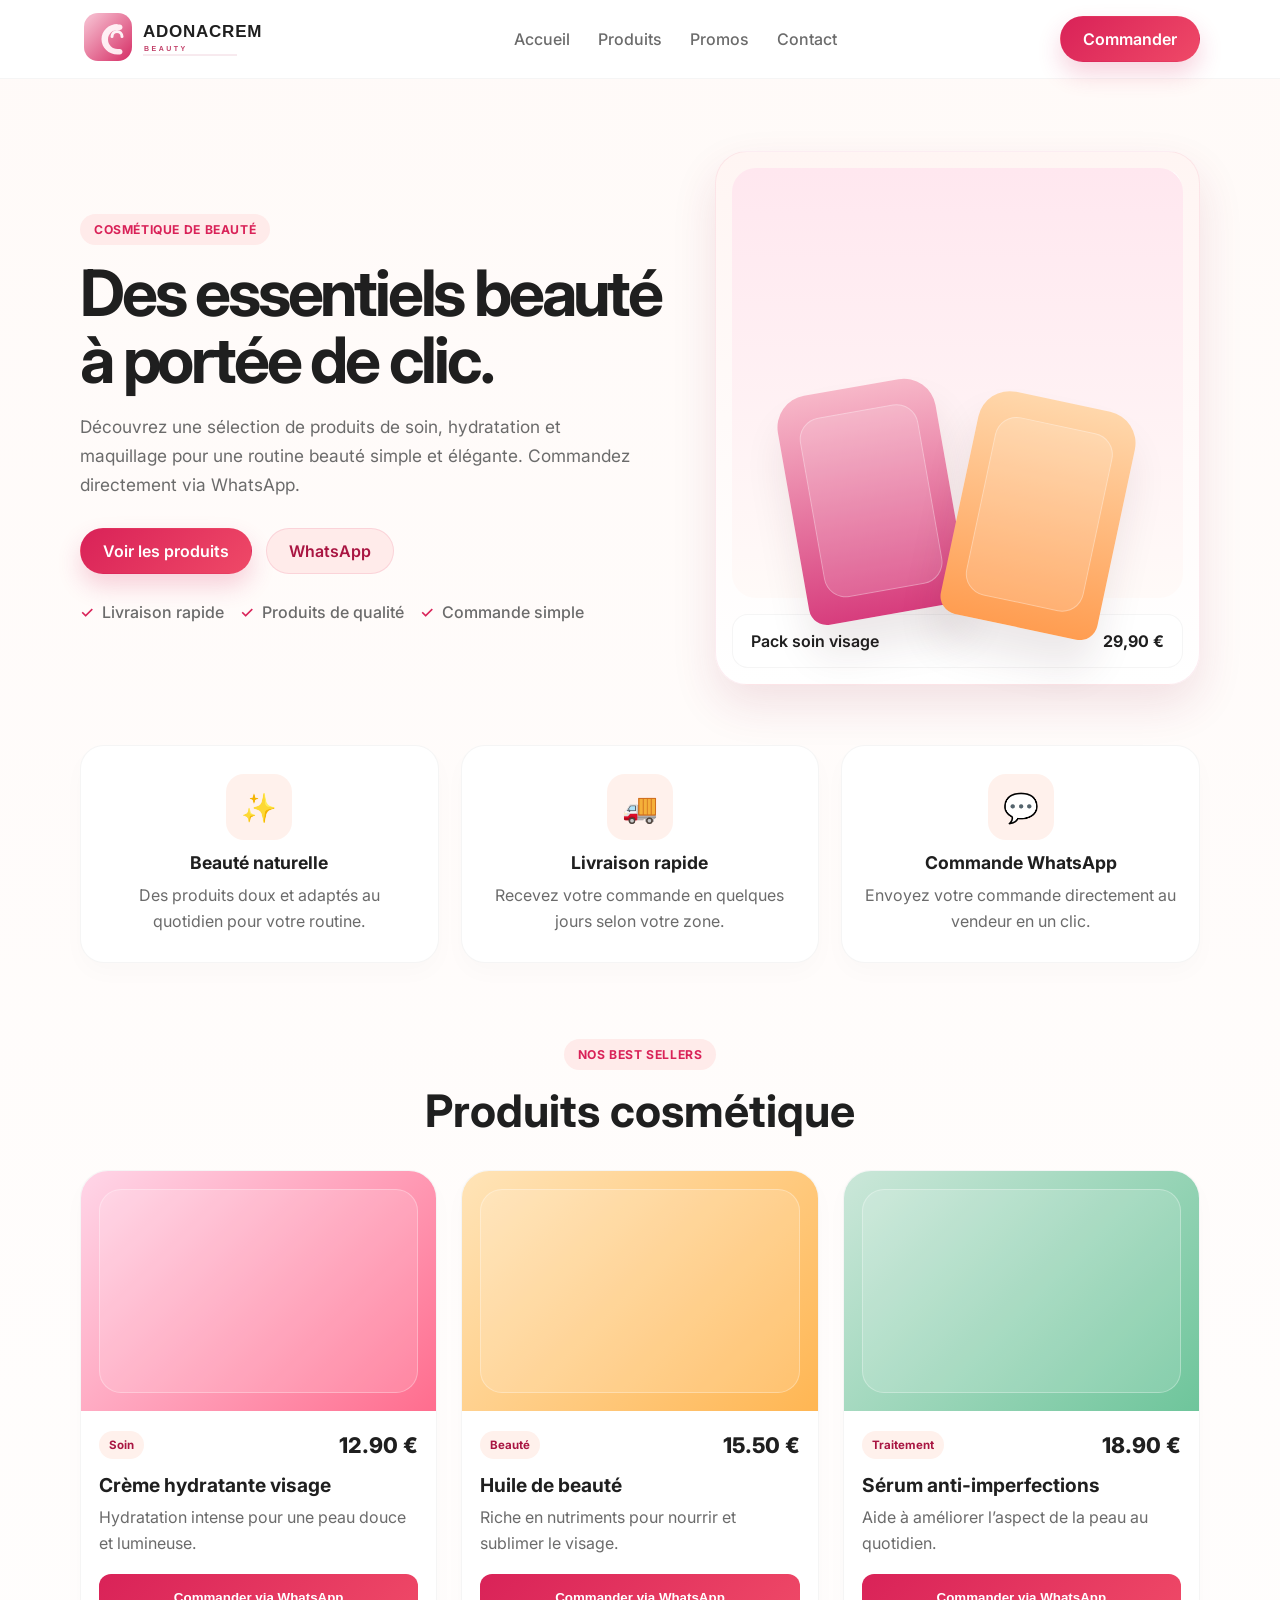
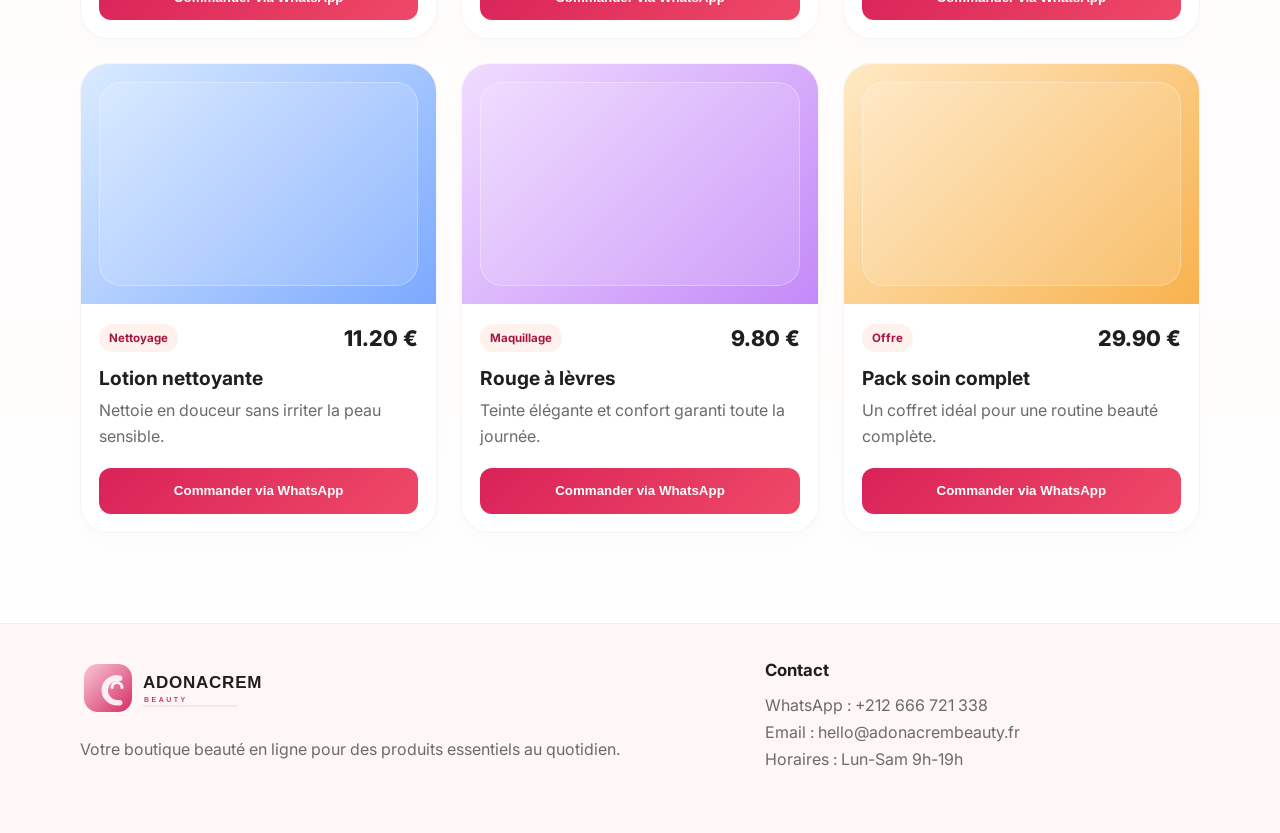
==== index.html @ a1107101 "Initial commit via Netlify [skip ci]" ====
<!DOCTYPE html>
<html lang="fr">
  <head>
    <meta charset="UTF-8" />
    <meta name="viewport" content="width=device-width, initial-scale=1.0" />
    <title>Adonacrem Beauty | Cosmétique</title>
    <meta
      name="description"
      content="Boutique de cosmétique Adonacrem Beauty en ligne. Commandez vos produits par WhatsApp en quelques clics."
    />
    <link rel="preconnect" href="https://fonts.googleapis.com" />
    <link rel="preconnect" href="https://fonts.gstatic.com" crossorigin />
    <link
      href="https://fonts.googleapis.com/css2?family=Inter:wght@400;500;600;700;800&display=swap"
      rel="stylesheet"
    />
    <link rel="stylesheet" href="styles.css" />
  </head>
  <body>
    <header class="topbar">
      <div class="container nav">
        <div class="brand brand-logo-wrap">
          <img src="assets/logo-cremzin.svg" alt="Logo Adonacrem" class="brand-logo" />
        </div>
        <nav class="menu">
          <a href="#accueil">Accueil</a>
          <a href="#produits">Produits</a>
          <a href="#promos">Promos</a>
          <a href="#contact">Contact</a>
        </nav>
        <a class="btn btn-primary" href="#produits">Commander</a>
      </div>
    </header>

    <main id="accueil">
      <section class="hero">
        <div class="container hero-grid">
          <div class="hero-copy">
            <p class="eyebrow">Cosmétique de beauté</p>
            <h1>Des essentiels beauté à portée de clic.</h1>
            <p class="hero-text">
              Découvrez une sélection de produits de soin, hydratation et maquillage
              pour une routine beauté simple et élégante. Commandez directement via WhatsApp.
            </p>
            <div class="hero-actions">
              <a class="btn btn-primary" href="#produits">Voir les produits</a>
              <a class="btn btn-secondary" href="https://wa.me/212666721338?text=Bonjour%2C%20je%20souhaite%20une%20commande%20de%20produits%20beaut%C3%A9." target="_blank" rel="noreferrer">WhatsApp</a>
            </div>
            <ul class="hero-points">
              <li>Livraison rapide</li>
              <li>Produits de qualité</li>
              <li>Commande simple</li>
            </ul>
          </div>

          <div class="hero-card">
            <div class="badge">Nouveau</div>
            <div class="product-showcase">
              <div class="product-visual visual-one"></div>
              <div class="product-visual visual-two"></div>
            </div>
            <div class="mini-card">
              <span>Pack soin visage</span>
              <strong>29,90 €</strong>
            </div>
          </div>
        </div>
      </section>

      <section class="features" id="promos">
        <div class="container features-grid">
          <article>
            <span class="icon">✨</span>
            <h3>Beauté naturelle</h3>
            <p>Des produits doux et adaptés au quotidien pour votre routine.</p>
          </article>
          <article>
            <span class="icon">🚚</span>
            <h3>Livraison rapide</h3>
            <p>Recevez votre commande en quelques jours selon votre zone.</p>
          </article>
          <article>
            <span class="icon">💬</span>
            <h3>Commande WhatsApp</h3>
            <p>Envoyez votre commande directement au vendeur en un clic.</p>
          </article>
        </div>
      </section>

      <section class="products" id="produits">
        <div class="container section-head">
          <p class="eyebrow">Nos best sellers</p>
          <h2>Produits cosmétique</h2>
        </div>
        <div class="container product-grid" id="productGrid"></div>
      </section>
    </main>

    <footer class="footer" id="contact">
      <div class="container footer-grid">
        <div>
          <div class="brand footer-brand brand-logo-wrap">
            <img src="assets/logo-cremzin.svg" alt="Logo Adonacrem" class="brand-logo" />
          </div>
          <p>Votre boutique beauté en ligne pour des produits essentiels au quotidien.</p>
        </div>
        <div>
          <h4>Contact</h4>
          <ul>
            <li>WhatsApp : +212 666 721 338</li>
            <li>Email : hello@adonacrembeauty.fr</li>
            <li>Horaires : Lun-Sam 9h-19h</li>
          </ul>
        </div>
      </div>
    </footer>

    <script src="script.js"></script>
  </body>
</html>
---- styles.css ----
:root {
  --bg: #fffaf8;
  --bg-soft: #fff1ec;
  --card: #ffffff;
  --primary: #d92258;
  --primary-dark: #a91542;
  --secondary: #ffebea;
  --text: #1f1f1f;
  --muted: #6b6b6b;
  --line: #f1d5d1;
  --shadow: 0 20px 45px rgba(146, 30, 66, 0.12);
}

* {
  box-sizing: border-box;
}

html {
  scroll-behavior: smooth;
}

body {
  margin: 0;
  font-family: "Inter", sans-serif;
  background: linear-gradient(180deg, #fffaf8 0%, #fff 100%);
  color: var(--text);
}

a {
  text-decoration: none;
  color: inherit;
}

img {
  max-width: 100%;
  display: block;
}

.container {
  width: min(1120px, calc(100% - 32px));
  margin: 0 auto;
}

.topbar {
  position: sticky;
  top: 0;
  z-index: 20;
  background: rgba(255, 255, 255, 0.9);
  backdrop-filter: blur(10px);
  border-bottom: 1px solid rgba(0, 0, 0, 0.04);
}

.nav {
  display: flex;
  align-items: center;
  justify-content: space-between;
  min-height: 78px;
  gap: 16px;
}

.brand {
  display: flex;
  align-items: center;
  gap: 12px;
}

.brand-logo-wrap {
  display: flex;
  align-items: center;
}

.brand-logo {
  display: block;
  width: 210px;
  height: auto;
}

.brand-mark {
  display: flex;
  align-items: center;
  justify-content: center;
  width: 42px;
  height: 42px;
  border-radius: 12px;
  font-weight: 800;
  color: white;
  background: linear-gradient(135deg, #ff7aa8, #d92258);
  box-shadow: var(--shadow);
}

.brand strong,
.brand small {
  display: block;
}

.brand small {
  color: var(--muted);
}

.menu {
  display: flex;
  align-items: center;
  gap: 28px;
  color: var(--muted);
  font-weight: 500;
}

.menu a:hover {
  color: var(--text);
}

.btn {
  display: inline-flex;
  align-items: center;
  justify-content: center;
  min-height: 46px;
  padding: 0 22px;
  border-radius: 999px;
  border: 1px solid transparent;
  font-weight: 600;
  transition: 0.2s ease;
}

.btn:hover {
  transform: translateY(-1px);
}

.btn-primary {
  background: linear-gradient(135deg, var(--primary), #ef4967);
  color: white;
  box-shadow: 0 12px 25px rgba(217, 34, 88, 0.2);
}

.btn-secondary {
  background: var(--secondary);
  color: var(--primary-dark);
  border-color: rgba(217, 34, 88, 0.12);
}

.hero {
  padding: 72px 0 42px;
}

.hero-grid {
  display: grid;
  grid-template-columns: 1.1fr 0.9fr;
  align-items: center;
  gap: 42px;
}

.eyebrow {
  display: inline-block;
  margin: 0 0 14px;
  color: var(--primary);
  background: var(--secondary);
  border-radius: 999px;
  padding: 8px 14px;
  font-weight: 700;
  font-size: 0.76rem;
  letter-spacing: 0.05em;
  text-transform: uppercase;
}

.hero h1 {
  margin: 0;
  font-size: clamp(2.5rem, 5vw, 4.2rem);
  line-height: 1.05;
  letter-spacing: -0.05em;
}

.hero-text {
  color: var(--muted);
  font-size: 1.08rem;
  line-height: 1.7;
  margin: 18px 0 28px;
  max-width: 560px;
}

.hero-actions {
  display: flex;
  align-items: center;
  flex-wrap: wrap;
  gap: 14px;
}

.hero-points {
  list-style: none;
  display: flex;
  flex-wrap: wrap;
  gap: 16px;
  padding: 0;
  margin: 28px 0 0;
  color: var(--muted);
  font-weight: 500;
}

.hero-points li::before {
  content: "✓";
  color: var(--primary);
  margin-right: 8px;
}

.hero-card {
  position: relative;
  padding: 16px;
  background: linear-gradient(180deg, #fff5f3 0%, #ffffff 100%);
  border: 1px solid rgba(217, 34, 88, 0.08);
  border-radius: 32px;
  box-shadow: var(--shadow);
}

.badge {
  position: absolute;
  top: 18px;
  right: 18px;
  background: #fff;
  color: var(--primary);
  border-radius: 999px;
  padding: 8px 12px;
  font-size: 0.75rem;
  font-weight: 700;
}

.product-showcase {
  position: relative;
  min-height: 430px;
  display: flex;
  align-items: end;
  justify-content: center;
  gap: 18px;
  padding-top: 60px;
  background: linear-gradient(180deg, #ffe7ef 0%, #fffaf8 100%);
  border-radius: 24px;
}

.product-visual {
  width: 160px;
  height: 230px;
  border-radius: 32px 32px 18px 18px;
  position: relative;
  box-shadow: 0 30px 40px rgba(68, 31, 44, 0.1);
}

.product-visual::before {
  content: "";
  position: absolute;
  inset: 24px 20px 24px 20px;
  border-radius: 22px;
  background: rgba(255, 255, 255, 0.15);
  border: 1px solid rgba(255, 255, 255, 0.3);
}

.visual-one {
  background: linear-gradient(180deg, #f7b7c8 0%, #d73d7d 100%);
  transform: rotate(-10deg) translateY(18px);
}

.visual-two {
  background: linear-gradient(180deg, #ffd7ab 0%, #ff9d51 100%);
  transform: rotate(12deg) translateY(32px);
}

.mini-card {
  display: flex;
  justify-content: space-between;
  align-items: center;
  margin-top: 16px;
  background: white;
  border: 1px solid rgba(0, 0, 0, 0.04);
  border-radius: 16px;
  padding: 16px 18px;
  font-weight: 600;
}

.features {
  padding: 18px 0 0;
}

.features-grid {
  display: grid;
  grid-template-columns: repeat(3, minmax(0, 1fr));
  gap: 22px;
}

.features article {
  padding: 28px 22px;
  background: white;
  border: 1px solid rgba(0, 0, 0, 0.04);
  border-radius: 24px;
  text-align: center;
  box-shadow: 0 10px 25px rgba(0, 0, 0, 0.02);
}

.features .icon {
  display: inline-flex;
  width: 66px;
  height: 66px;
  align-items: center;
  justify-content: center;
  border-radius: 18px;
  background: var(--bg-soft);
  font-size: 1.8rem;
  margin-bottom: 12px;
}

.features h3 {
  margin: 0 0 10px;
  font-size: 1.1rem;
}

.features p {
  margin: 0;
  color: var(--muted);
  line-height: 1.6;
}

.products {
  padding: 76px 0 90px;
}

.section-head {
  display: flex;
  flex-direction: column;
  align-items: center;
  text-align: center;
  margin-bottom: 32px;
}

.section-head h2 {
  margin: 0;
  font-size: clamp(2rem, 4vw, 2.8rem);
}

.product-grid {
  display: grid;
  grid-template-columns: repeat(3, minmax(0, 1fr));
  gap: 24px;
}

.product-card {
  background: var(--card);
  border: 1px solid rgba(0, 0, 0, 0.04);
  border-radius: 28px;
  overflow: hidden;
  box-shadow: 0 10px 25px rgba(0, 0, 0, 0.02);
}

.product-image {
  height: 240px;
  position: relative;
  overflow: hidden;
}

.product-image::after {
  content: "";
  position: absolute;
  inset: 18px;
  border-radius: 22px;
  background: rgba(255, 255, 255, 0.14);
  border: 1px solid rgba(255, 255, 255, 0.3);
}

.product-card:nth-child(1) .product-image { background: linear-gradient(135deg, #ffd6e8, #ff6d8e); }
.product-card:nth-child(2) .product-image { background: linear-gradient(135deg, #ffe4b8, #ffb653); }
.product-card:nth-child(3) .product-image { background: linear-gradient(135deg, #cbe7d9, #6ec59b); }
.product-card:nth-child(4) .product-image { background: linear-gradient(135deg, #d9ebff, #7ca9ff); }
.product-card:nth-child(5) .product-image { background: linear-gradient(135deg, #f0dcff, #c38af8); }
.product-card:nth-child(6) .product-image { background: linear-gradient(135deg, #ffe9c4, #f8b24e); }

.product-info {
  padding: 20px 18px 18px;
}

.product-meta {
  display: flex;
  justify-content: space-between;
  align-items: center;
  gap: 12px;
}

.tag {
  background: var(--bg-soft);
  color: var(--primary-dark);
  border-radius: 999px;
  padding: 7px 10px;
  font-size: 0.72rem;
  font-weight: 700;
}

.price {
  font-size: 1.35rem;
  font-weight: 800;
}

.product-info h3 {
  margin: 14px 0 8px;
  font-size: 1.2rem;
}

.product-info p {
  margin: 0 0 18px;
  color: var(--muted);
  line-height: 1.6;
}

.product-actions {
  display: flex;
  align-items: center;
  justify-content: space-between;
  gap: 12px;
}

.order-btn {
  appearance: none;
  border: 0;
  width: 100%;
  background: linear-gradient(135deg, var(--primary), #ef4967);
  color: white;
  font-weight: 700;
  min-height: 46px;
  border-radius: 12px;
  cursor: pointer;
  transition: transform 0.2s ease;
}

.order-btn:hover {
  transform: translateY(-1px);
}

.footer {
  background: #fff7f5;
  border-top: 1px solid rgba(0, 0, 0, 0.04);
  padding: 36px 0 54px;
}

.footer-grid {
  display: grid;
  grid-template-columns: 1.2fr 0.8fr;
  gap: 32px;
  align-items: start;
}

.footer-brand {
  margin-bottom: 14px;
}

.footer p,
.footer li {
  color: var(--muted);
  line-height: 1.7;
}

.footer h4 {
  margin: 0 0 12px;
  font-size: 1.05rem;
}

.footer ul {
  list-style: none;
  margin: 0;
  padding: 0;
}

@media (max-width: 900px) {
  .hero-grid,
  .product-grid,
  .features-grid,
  .footer-grid {
    grid-template-columns: 1fr;
  }

  .menu {
    display: none;
  }
}

@media (max-width: 560px) {
  .hero {
    padding-top: 52px;
  }

  .hero-actions {
    flex-direction: column;
    align-items: stretch;
  }

  .btn {
    width: 100%;
  }
}
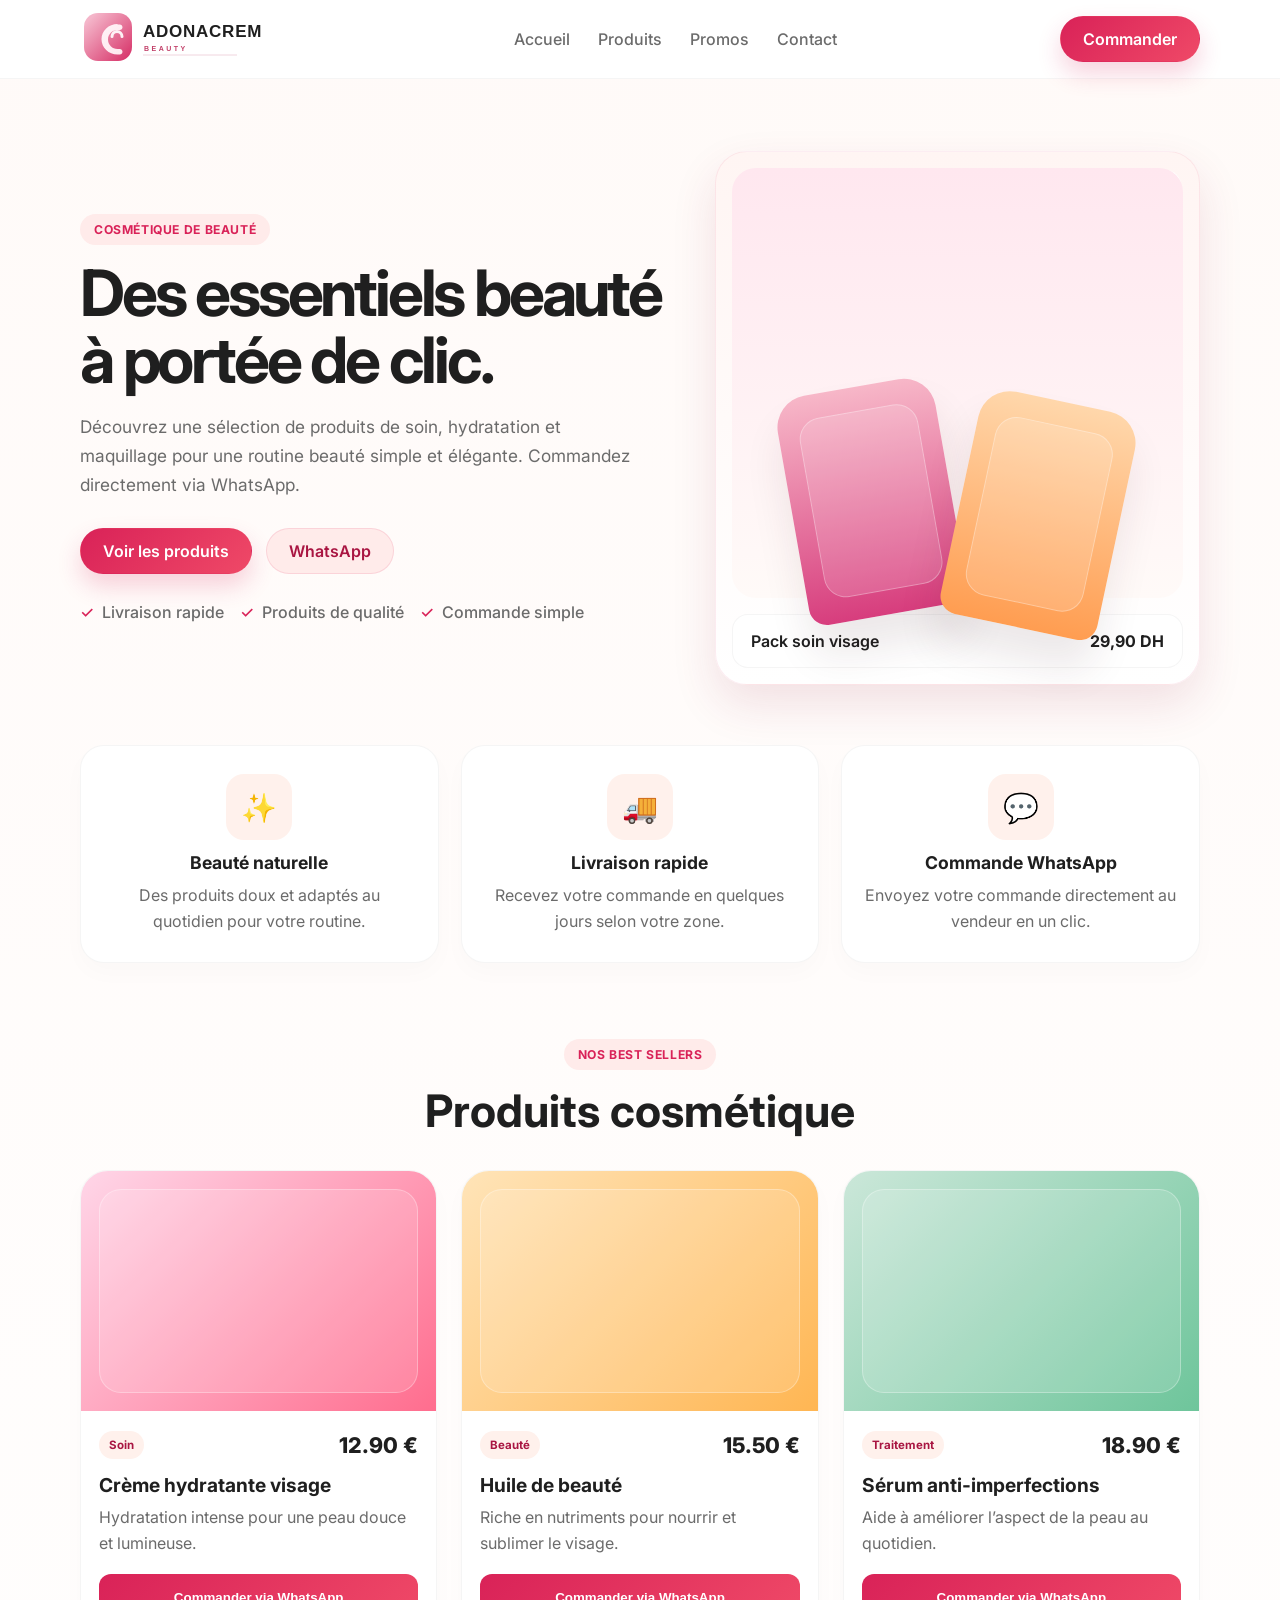
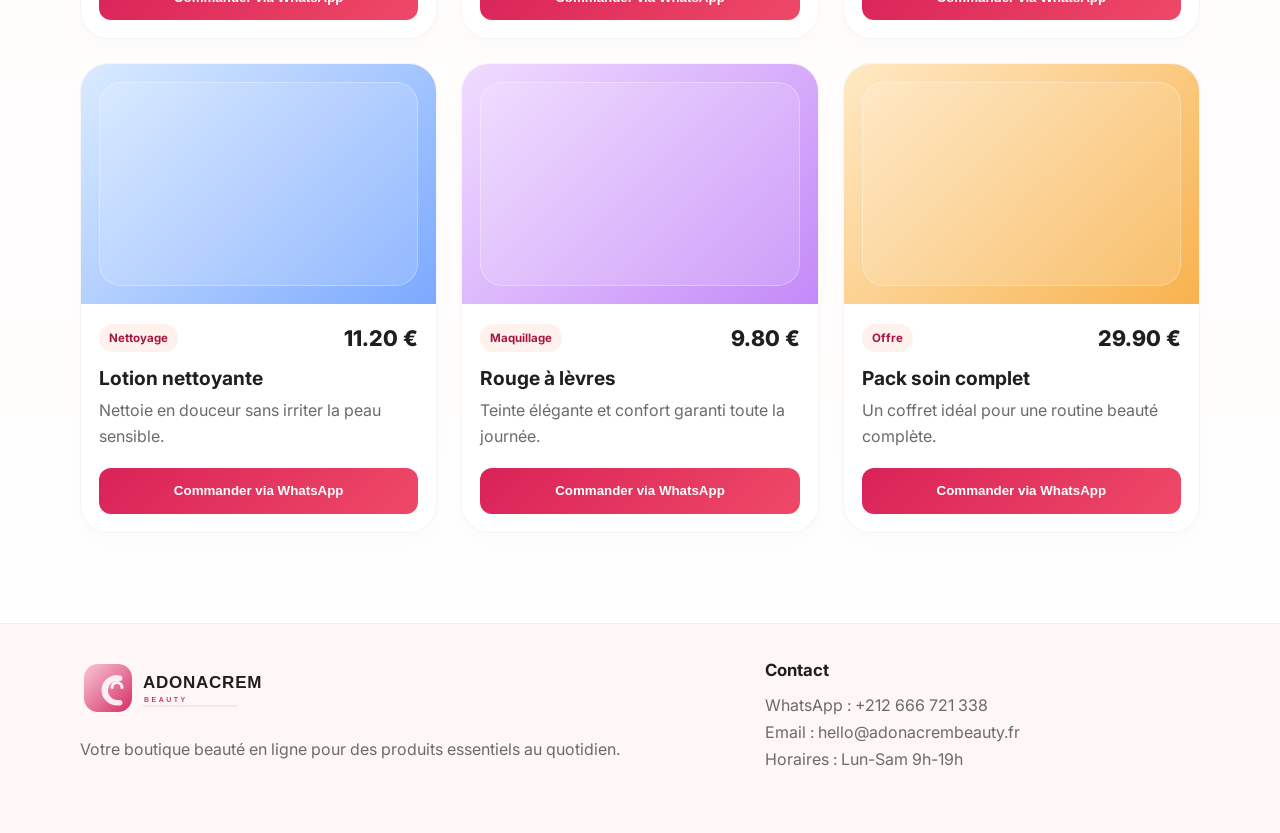
==== commit 979fc3c4: "Update storefront prices from euro to DH" ====
--- a/index.html
+++ b/index.html
@@ -61,7 +61,7 @@
             </div>
             <div class="mini-card">
               <span>Pack soin visage</span>
-              <strong>29,90 €</strong>
+              <strong>29,90 DH</strong>
             </div>
           </div>
         </div>
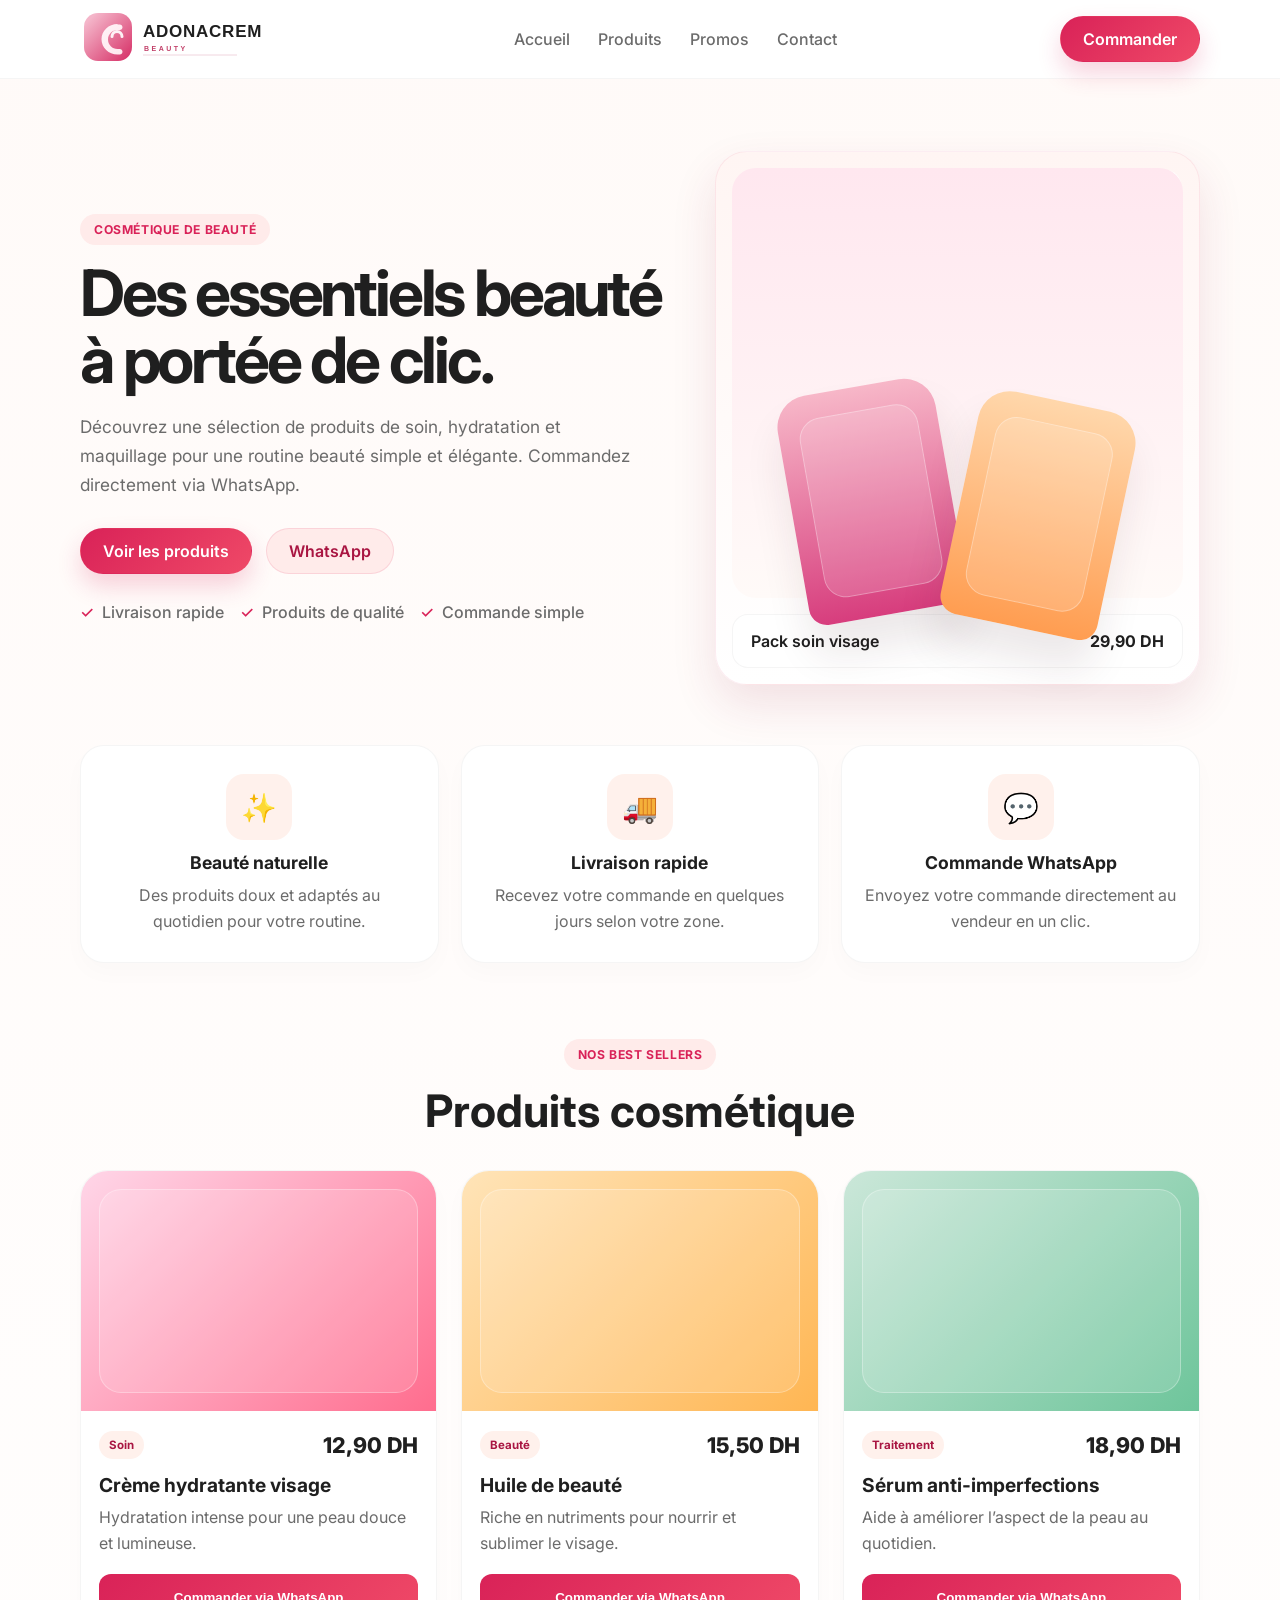
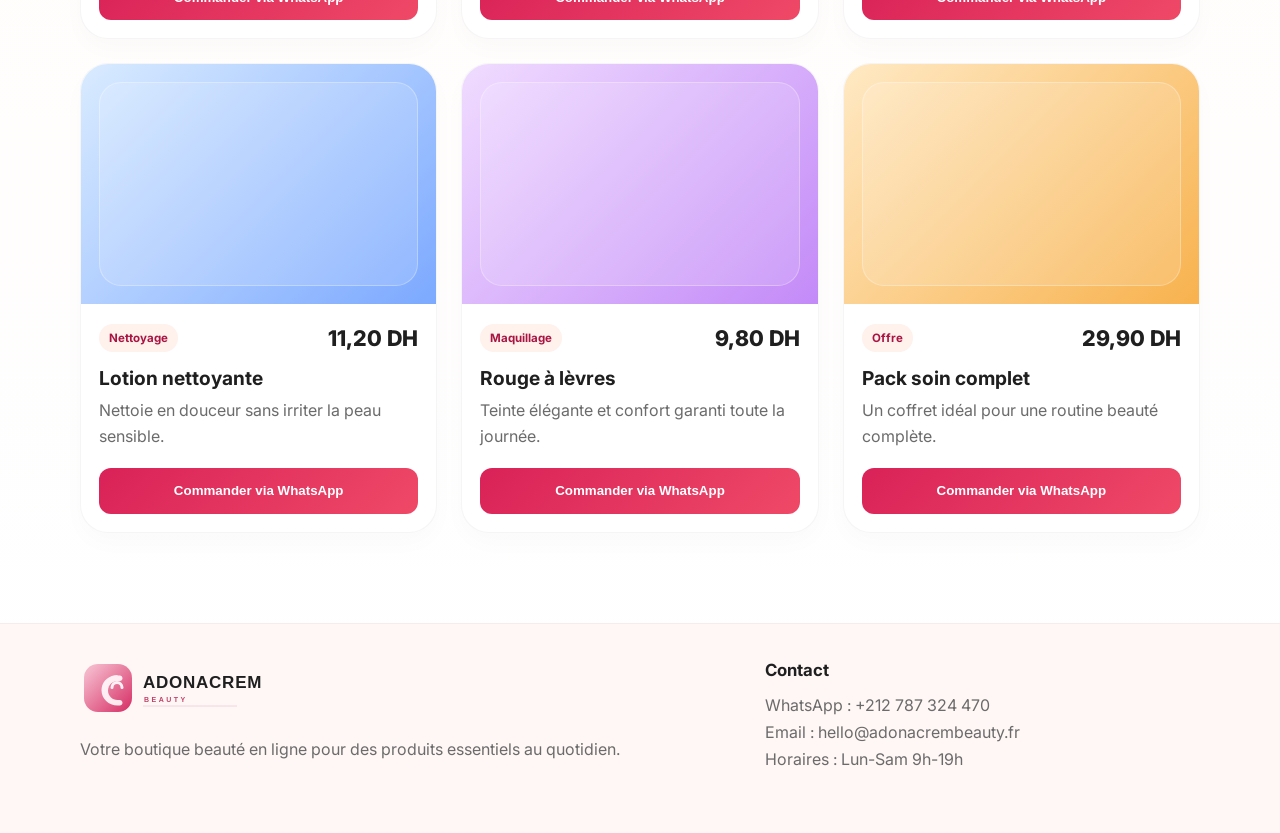
==== commit 4a64cbee: "Update all static WhatsApp number references and contact info to +212 787 324 470" ====
--- a/index.html
+++ b/index.html
@@ -44,7 +44,7 @@
             </p>
             <div class="hero-actions">
               <a class="btn btn-primary" href="#produits">Voir les produits</a>
-              <a class="btn btn-secondary" href="https://wa.me/212666721338?text=Bonjour%2C%20je%20souhaite%20une%20commande%20de%20produits%20beaut%C3%A9." target="_blank" rel="noreferrer">WhatsApp</a>
+              <a class="btn btn-secondary" href="https://wa.me/212787324470?text=Bonjour%2C%20je%20souhaite%20une%20commande%20de%20produits%20beaut%C3%A9." target="_blank" rel="noreferrer">WhatsApp</a>
             </div>
             <ul class="hero-points">
               <li>Livraison rapide</li>
@@ -107,7 +107,7 @@
         <div>
           <h4>Contact</h4>
           <ul>
-            <li>WhatsApp : +212 666 721 338</li>
+            <li>WhatsApp : +212 787 324 470</li>
             <li>Email : hello@adonacrembeauty.fr</li>
             <li>Horaires : Lun-Sam 9h-19h</li>
           </ul>
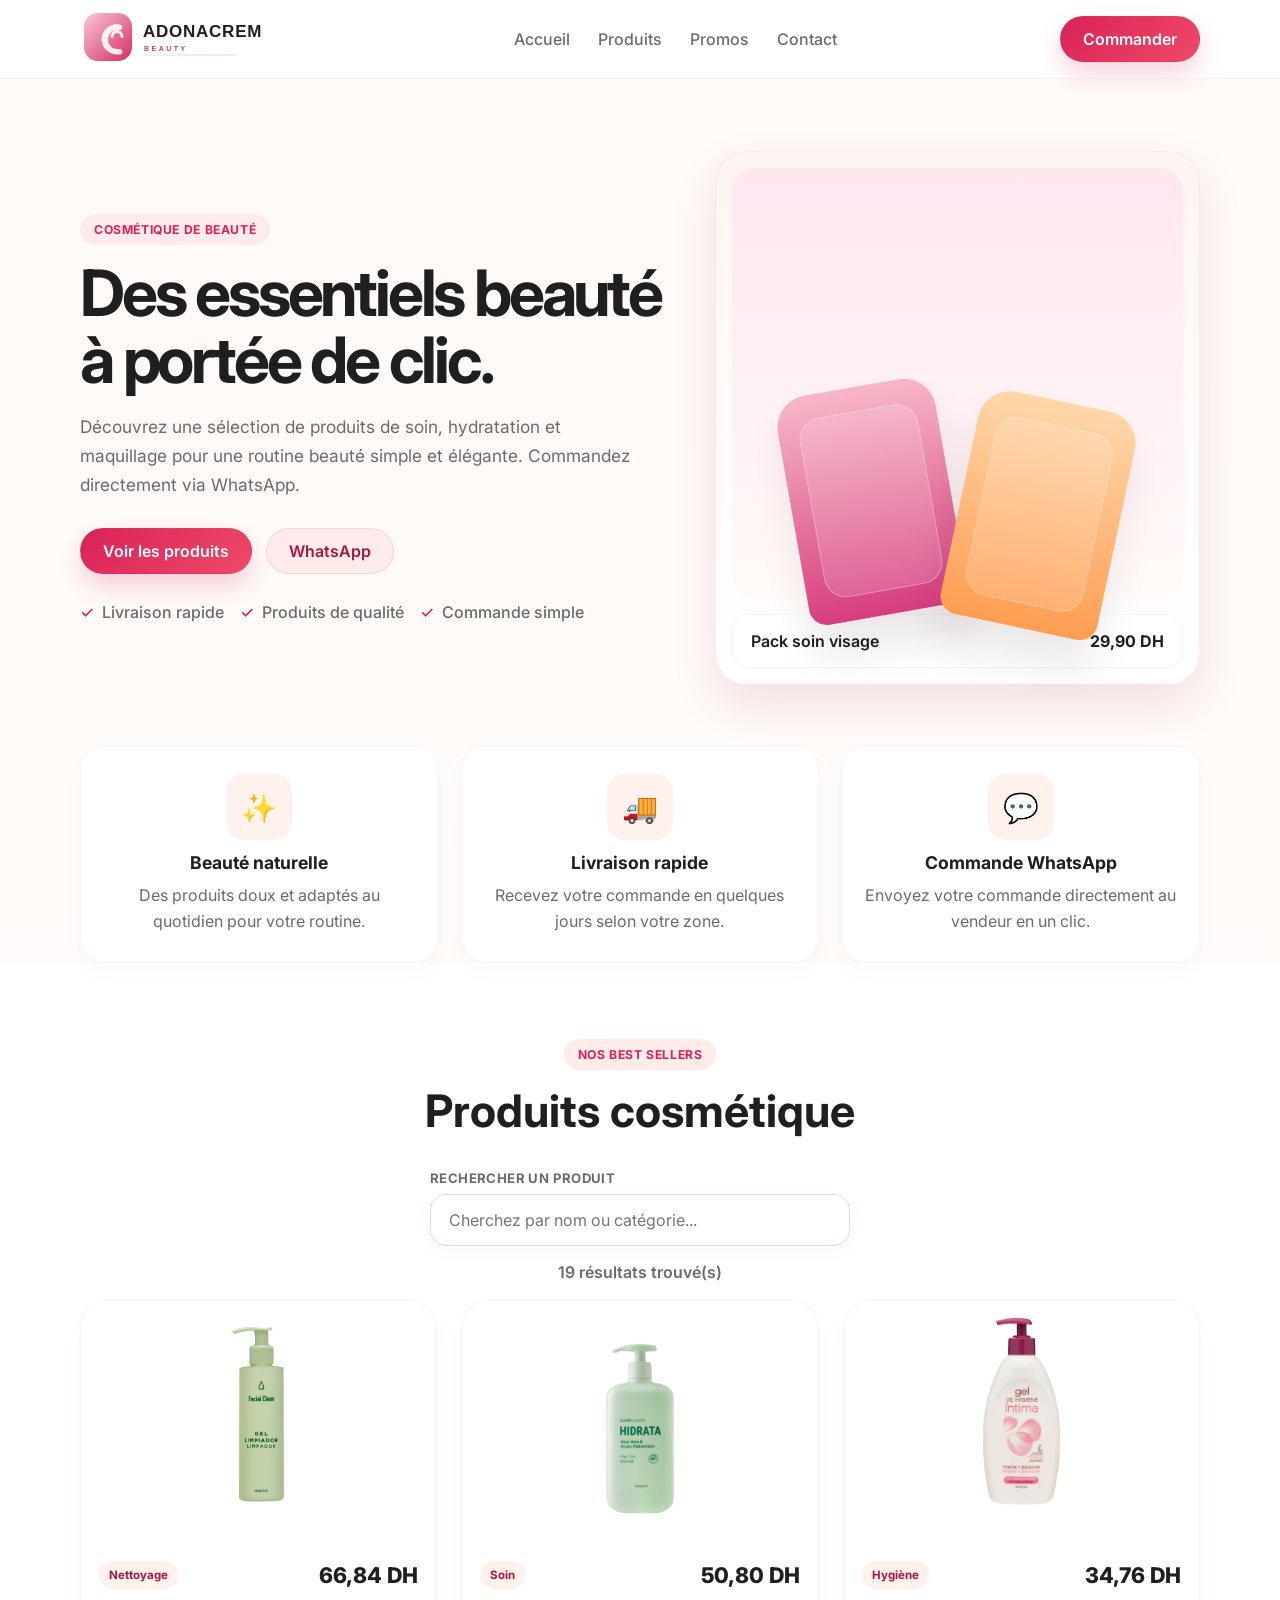
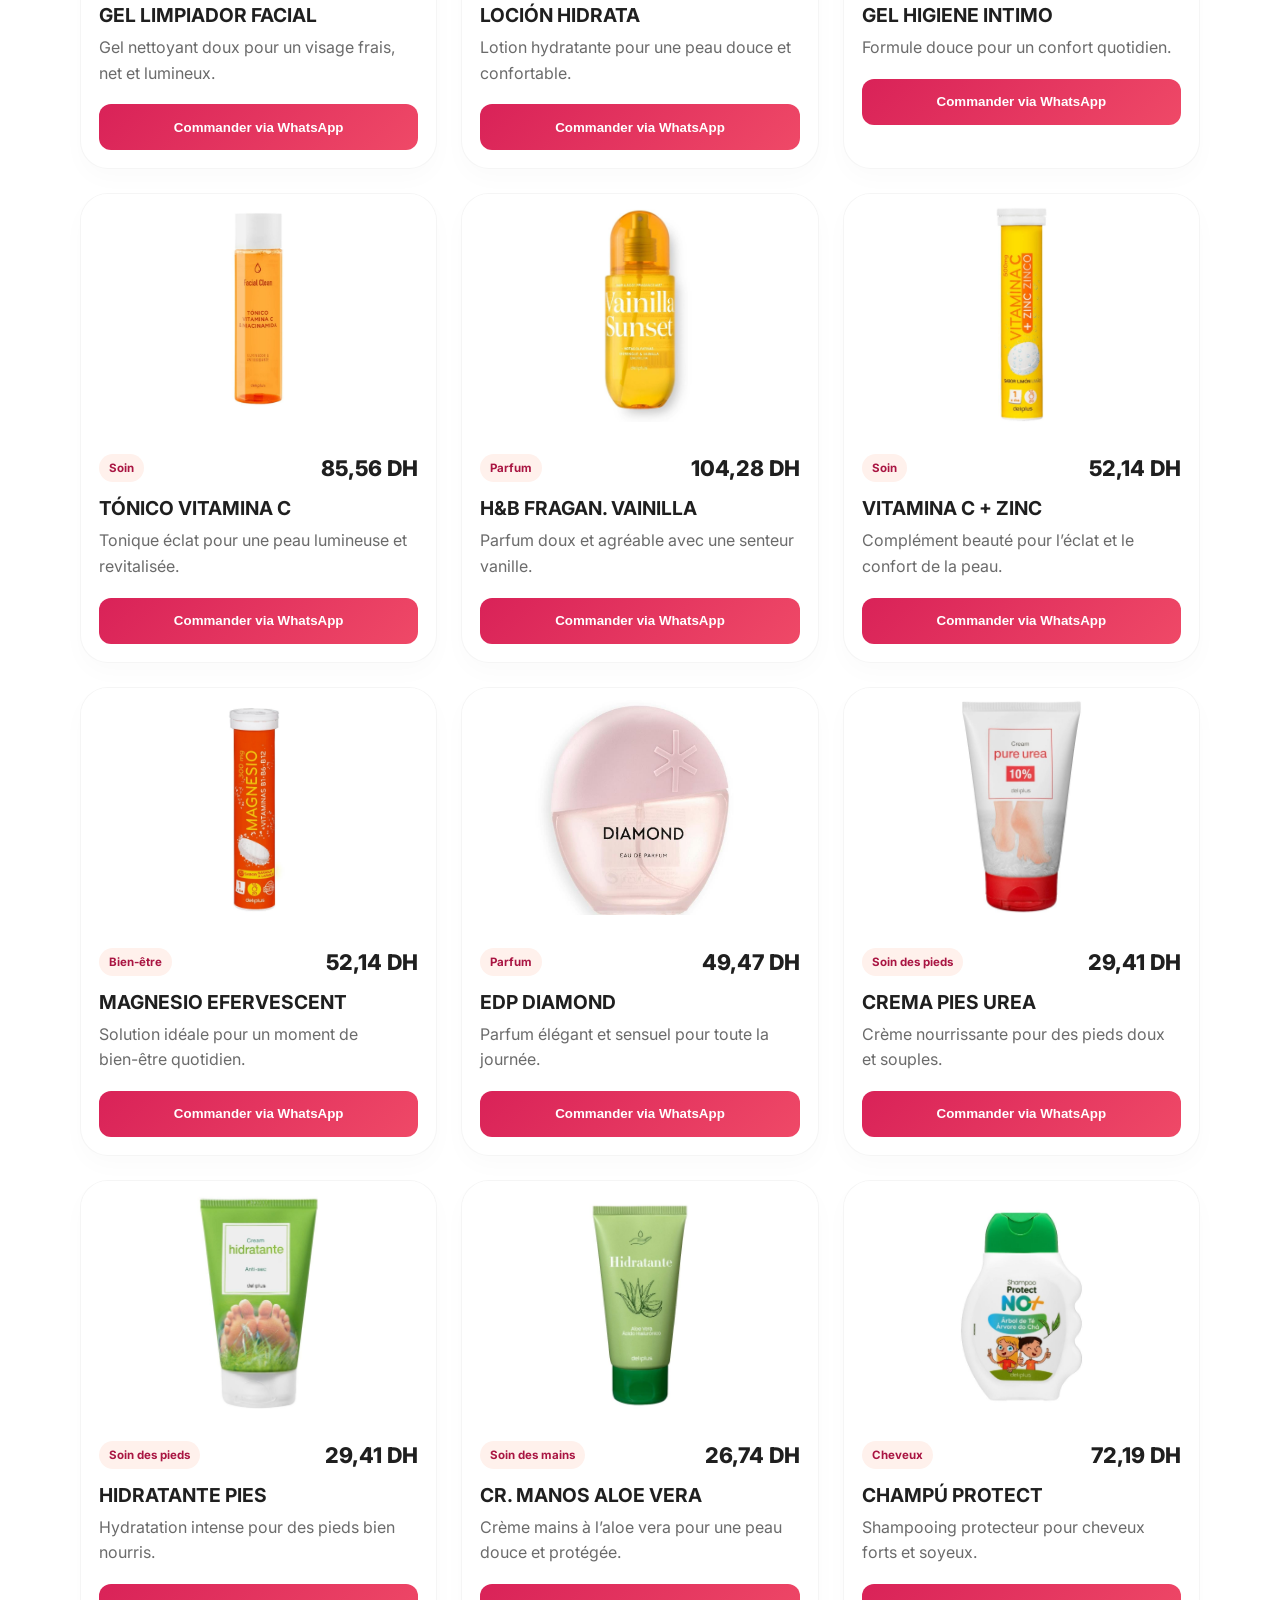
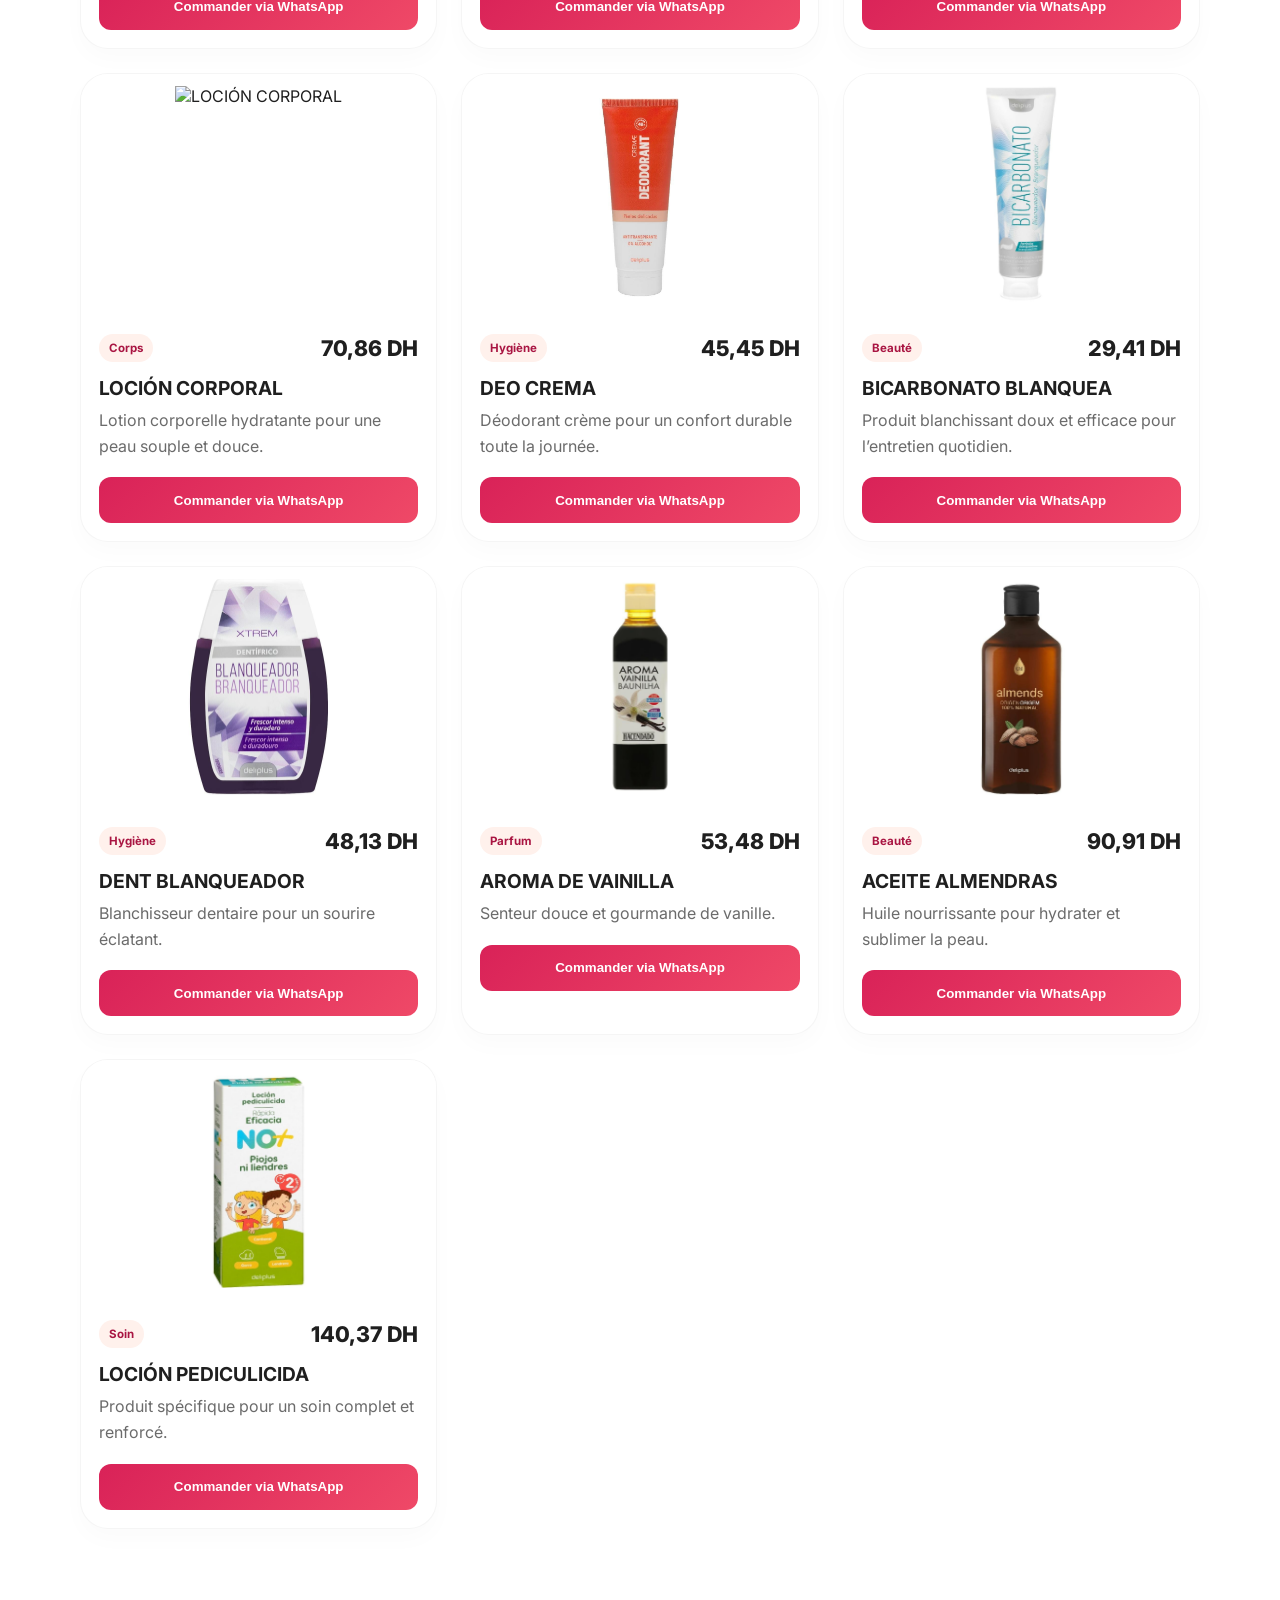
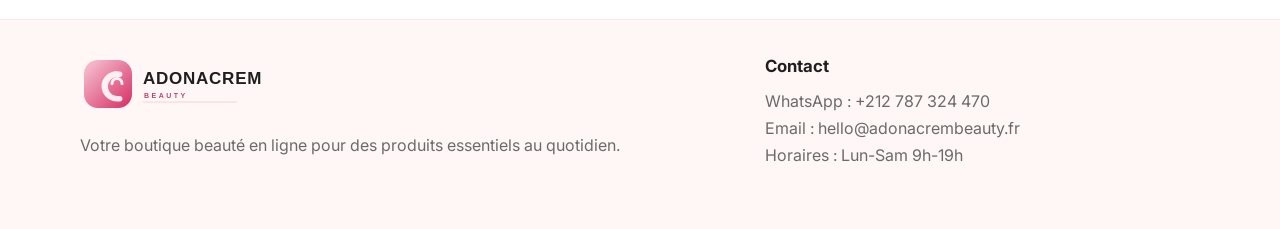
==== commit 0747248c: "Add product search" ====
--- a/index.html
+++ b/index.html
@@ -92,6 +92,20 @@
           <p class="eyebrow">Nos best sellers</p>
           <h2>Produits cosmétique</h2>
         </div>
+        <div class="container product-toolbar">
+          <label class="search-field" for="productSearch">
+            <span class="search-label">Rechercher un produit</span>
+            <input
+              id="productSearch"
+              type="search"
+              placeholder="Cherchez par nom ou catégorie..."
+              aria-label="Rechercher un produit"
+            />
+          </label>
+        </div>
+        <div class="container product-results">
+          <p id="productResultsCount" aria-live="polite"></p>
+        </div>
         <div class="container product-grid" id="productGrid"></div>
       </section>
     </main>
--- a/styles.css
+++ b/styles.css
@@ -316,6 +316,7 @@
 
 .products {
   padding: 76px 0 90px;
+  background: #ffffff;
 }
 
 .section-head {
@@ -329,6 +330,54 @@
 .section-head h2 {
   margin: 0;
   font-size: clamp(2rem, 4vw, 2.8rem);
+}
+
+.product-toolbar {
+  margin-bottom: 16px;
+}
+
+.search-field {
+  display: flex;
+  flex-direction: column;
+  gap: 8px;
+  max-width: 420px;
+  margin: 0 auto;
+}
+
+.search-label {
+  font-size: 0.82rem;
+  font-weight: 700;
+  color: var(--muted);
+  letter-spacing: 0.03em;
+  text-transform: uppercase;
+}
+
+.search-field input {
+  width: 100%;
+  min-height: 52px;
+  padding: 0 18px;
+  border-radius: 16px;
+  border: 1px solid rgba(217, 34, 88, 0.2);
+  background: #fff;
+  box-shadow: 0 8px 18px rgba(0, 0, 0, 0.02);
+  font: inherit;
+  color: var(--text);
+}
+
+.search-field input:focus {
+  outline: 2px solid rgba(217, 34, 88, 0.2);
+  border-color: var(--primary);
+}
+
+.product-results {
+  margin-bottom: 18px;
+}
+
+.product-results p {
+  margin: 0;
+  text-align: center;
+  color: var(--muted);
+  font-weight: 600;
 }
 
 .product-grid {
@@ -337,8 +386,19 @@
   gap: 24px;
 }
 
+.product-empty {
+  grid-column: 1 / -1;
+  padding: 40px 24px;
+  border: 1px dashed rgba(217, 34, 88, 0.25);
+  border-radius: 22px;
+  background: #fff8f8;
+  text-align: center;
+  color: var(--muted);
+  font-weight: 600;
+}
+
 .product-card {
-  background: var(--card);
+  background: #ffffff;
   border: 1px solid rgba(0, 0, 0, 0.04);
   border-radius: 28px;
   overflow: hidden;
@@ -346,9 +406,27 @@
 }
 
 .product-image {
+  position: relative;
   height: 240px;
+  display: flex;
+  align-items: center;
+  justify-content: center;
+  overflow: hidden;
+  padding: 12px;
+  background: #ffffff;
+}
+
+.product-image img {
   position: relative;
-  overflow: hidden;
+  z-index: 1;
+  display: block;
+  width: auto;
+  max-width: 100%;
+  height: 100%;
+  max-height: 100%;
+  object-fit: contain;
+  object-position: center;
+  margin: 0 auto;
 }
 
 .product-image::after {
@@ -356,16 +434,17 @@
   position: absolute;
   inset: 18px;
   border-radius: 22px;
-  background: rgba(255, 255, 255, 0.14);
-  border: 1px solid rgba(255, 255, 255, 0.3);
-}
-
-.product-card:nth-child(1) .product-image { background: linear-gradient(135deg, #ffd6e8, #ff6d8e); }
-.product-card:nth-child(2) .product-image { background: linear-gradient(135deg, #ffe4b8, #ffb653); }
-.product-card:nth-child(3) .product-image { background: linear-gradient(135deg, #cbe7d9, #6ec59b); }
-.product-card:nth-child(4) .product-image { background: linear-gradient(135deg, #d9ebff, #7ca9ff); }
-.product-card:nth-child(5) .product-image { background: linear-gradient(135deg, #f0dcff, #c38af8); }
-.product-card:nth-child(6) .product-image { background: linear-gradient(135deg, #ffe9c4, #f8b24e); }
+  background: rgba(255, 255, 255, 0.12);
+  border: 1px solid rgba(255, 255, 255, 0.25);
+  pointer-events: none;
+}
+
+.product-card:nth-child(1) .product-image { background: #ffffff; }
+.product-card:nth-child(2) .product-image { background: #ffffff; }
+.product-card:nth-child(3) .product-image { background: #ffffff; }
+.product-card:nth-child(4) .product-image { background: #ffffff; }
+.product-card:nth-child(5) .product-image { background: #ffffff; }
+.product-card:nth-child(6) .product-image { background: #ffffff; }
 
 .product-info {
   padding: 20px 18px 18px;
@@ -427,6 +506,112 @@
   transform: translateY(-1px);
 }
 
+.product-modal {
+  position: fixed;
+  inset: 0;
+  display: flex;
+  align-items: center;
+  justify-content: center;
+  padding: 24px;
+  opacity: 0;
+  pointer-events: none;
+  transition: opacity 0.2s ease;
+  z-index: 80;
+}
+
+.product-modal.show {
+  opacity: 1;
+  pointer-events: auto;
+}
+
+.product-modal-backdrop {
+  position: absolute;
+  inset: 0;
+  background: rgba(30, 25, 27, 0.62);
+}
+
+.product-modal-panel {
+  position: relative;
+  z-index: 1;
+  width: min(900px, 100%);
+  background: white;
+  border-radius: 30px;
+  padding: 24px;
+  box-shadow: 0 25px 60px rgba(0, 0, 0, 0.2);
+}
+
+.product-modal-close {
+  position: absolute;
+  top: 16px;
+  right: 16px;
+  width: 36px;
+  height: 36px;
+  border: 0;
+  border-radius: 50%;
+  background: #f8ecef;
+  color: var(--primary-dark);
+  font-size: 1.8rem;
+  line-height: 1;
+  cursor: pointer;
+}
+
+.product-modal-content {
+  display: grid;
+  grid-template-columns: 1fr 1fr;
+  gap: 28px;
+  align-items: center;
+}
+
+.product-modal-image-wrap {
+  background: linear-gradient(135deg, #f9f1ef, #f7e9ea);
+  border-radius: 24px;
+  padding: 18px;
+  min-height: 420px;
+  display: flex;
+  align-items: center;
+  justify-content: center;
+}
+
+.product-modal-image-wrap img {
+  width: 100%;
+  height: 100%;
+  max-height: 420px;
+  object-fit: contain;
+  display: block;
+}
+
+.product-modal-body {
+  padding: 8px 0;
+}
+
+.product-modal-body .tag {
+  display: inline-block;
+  margin-bottom: 12px;
+}
+
+.product-modal-body h3 {
+  margin: 0 0 12px;
+  font-size: clamp(1.6rem, 2vw, 2.2rem);
+}
+
+.product-modal-body p {
+  margin: 0 0 18px;
+  color: var(--muted);
+  line-height: 1.7;
+}
+
+.product-modal-price {
+  font-size: 2rem;
+  font-weight: 800;
+  color: var(--primary-dark);
+  margin-bottom: 18px;
+}
+
+.product-modal-actions .order-btn {
+  width: auto;
+  min-width: 220px;
+}
+
 .footer {
   background: #fff7f5;
   border-top: 1px solid rgba(0, 0, 0, 0.04);
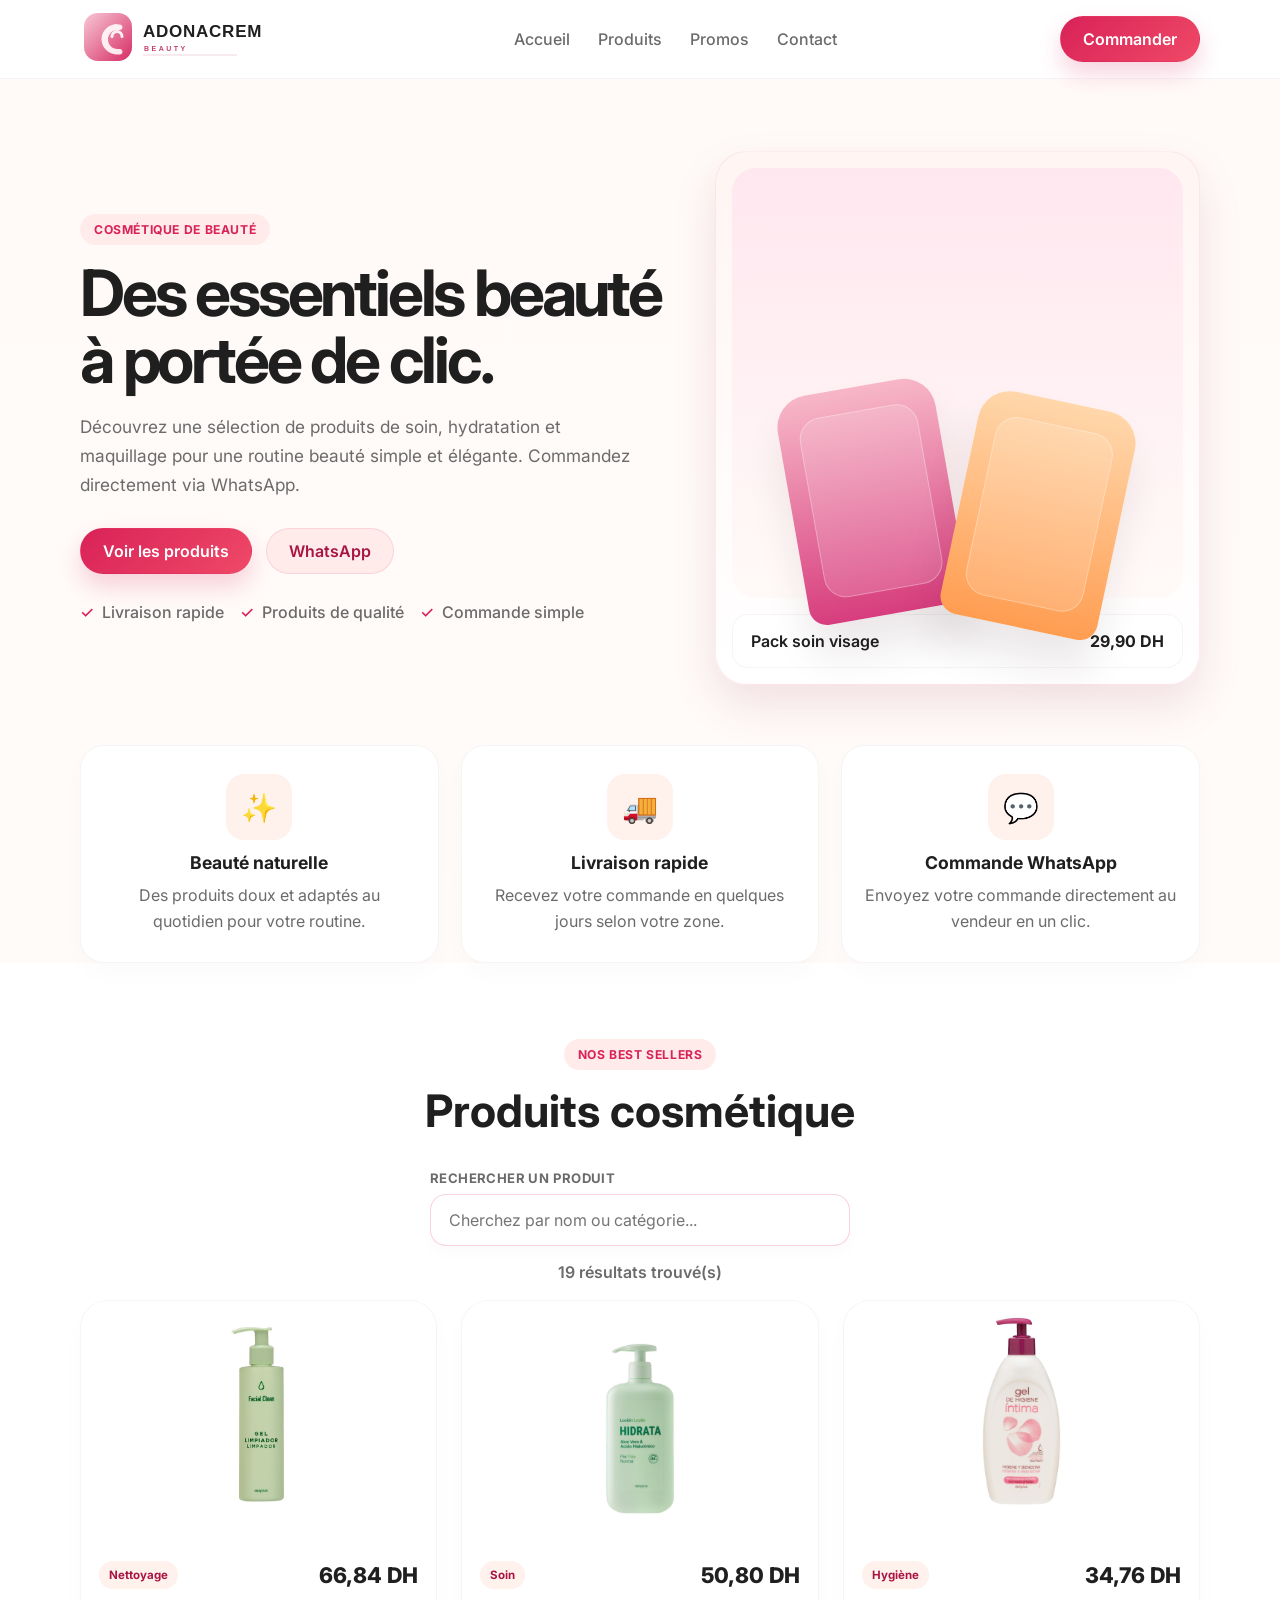
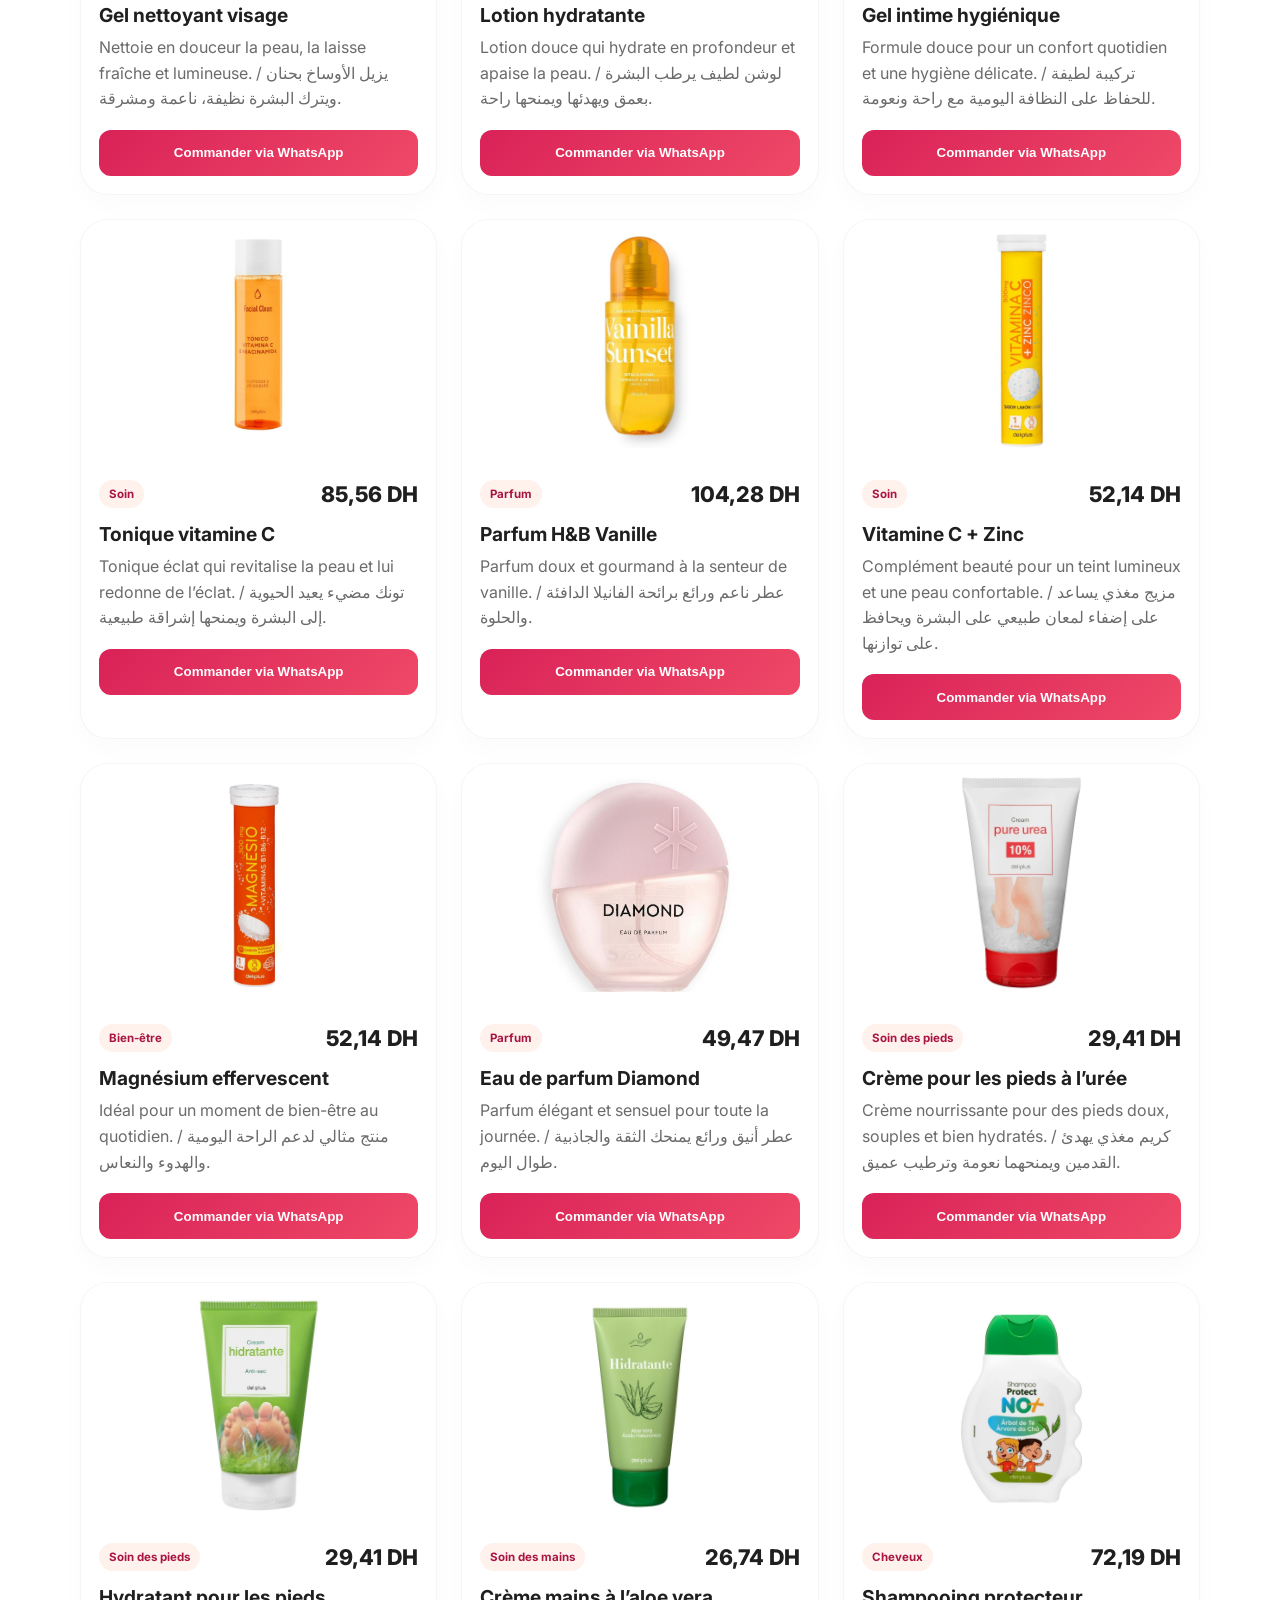
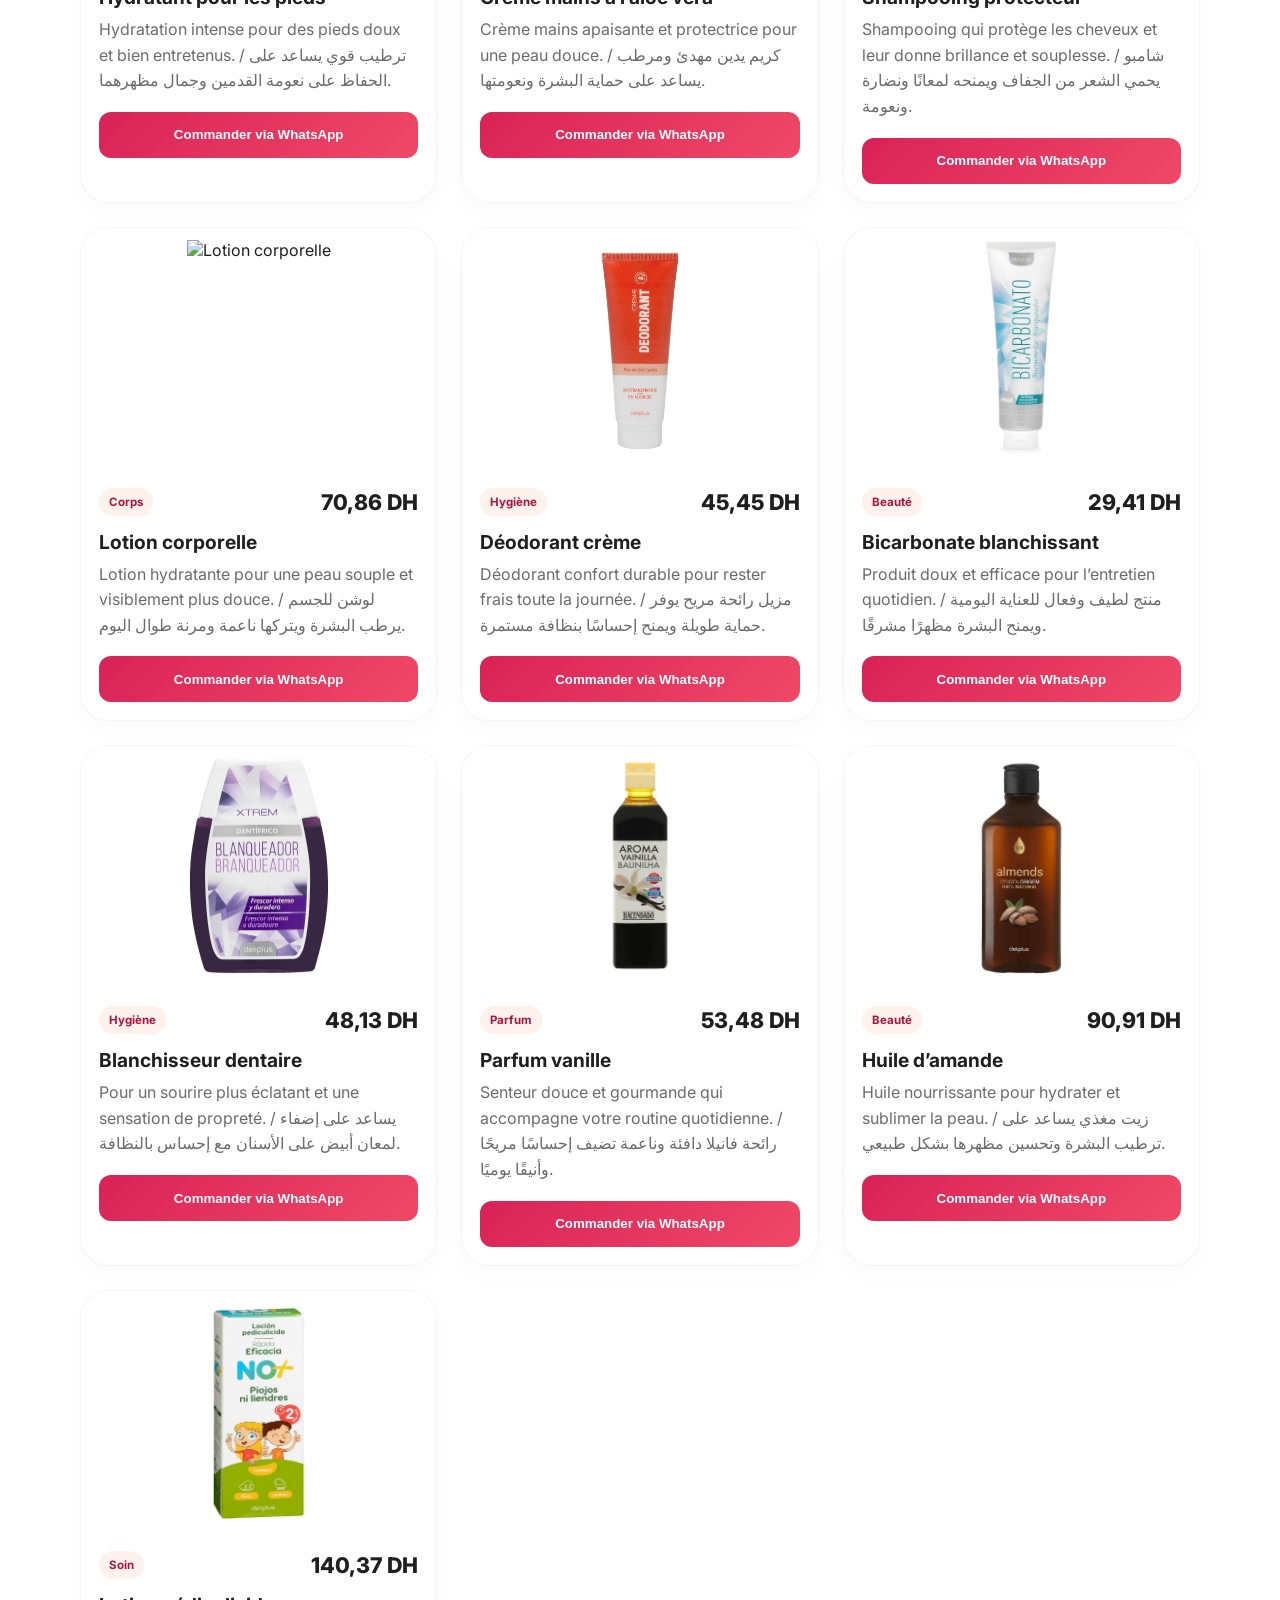
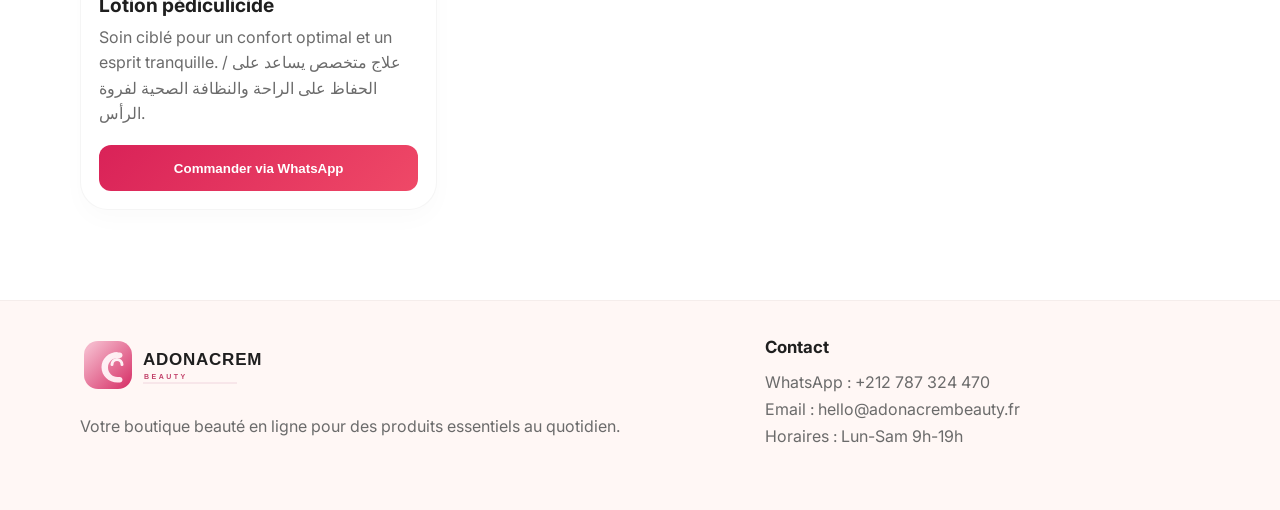
==== commit 5c93a75a: "Update storefront product descriptions and logo refresh link" ====
--- a/index.html
+++ b/index.html
@@ -19,9 +19,9 @@
   <body>
     <header class="topbar">
       <div class="container nav">
-        <div class="brand brand-logo-wrap">
+        <a href="index.html" class="brand brand-logo-wrap" aria-label="Accueil" onclick="window.location.reload();">
           <img src="assets/logo-cremzin.svg" alt="Logo Adonacrem" class="brand-logo" />
-        </div>
+        </a>
         <nav class="menu">
           <a href="#accueil">Accueil</a>
           <a href="#produits">Produits</a>
@@ -113,9 +113,9 @@
     <footer class="footer" id="contact">
       <div class="container footer-grid">
         <div>
-          <div class="brand footer-brand brand-logo-wrap">
+          <a href="index.html" class="brand footer-brand brand-logo-wrap" aria-label="Accueil" onclick="window.location.reload();">
             <img src="assets/logo-cremzin.svg" alt="Logo Adonacrem" class="brand-logo" />
-          </div>
+          </a>
           <p>Votre boutique beauté en ligne pour des produits essentiels au quotidien.</p>
         </div>
         <div>
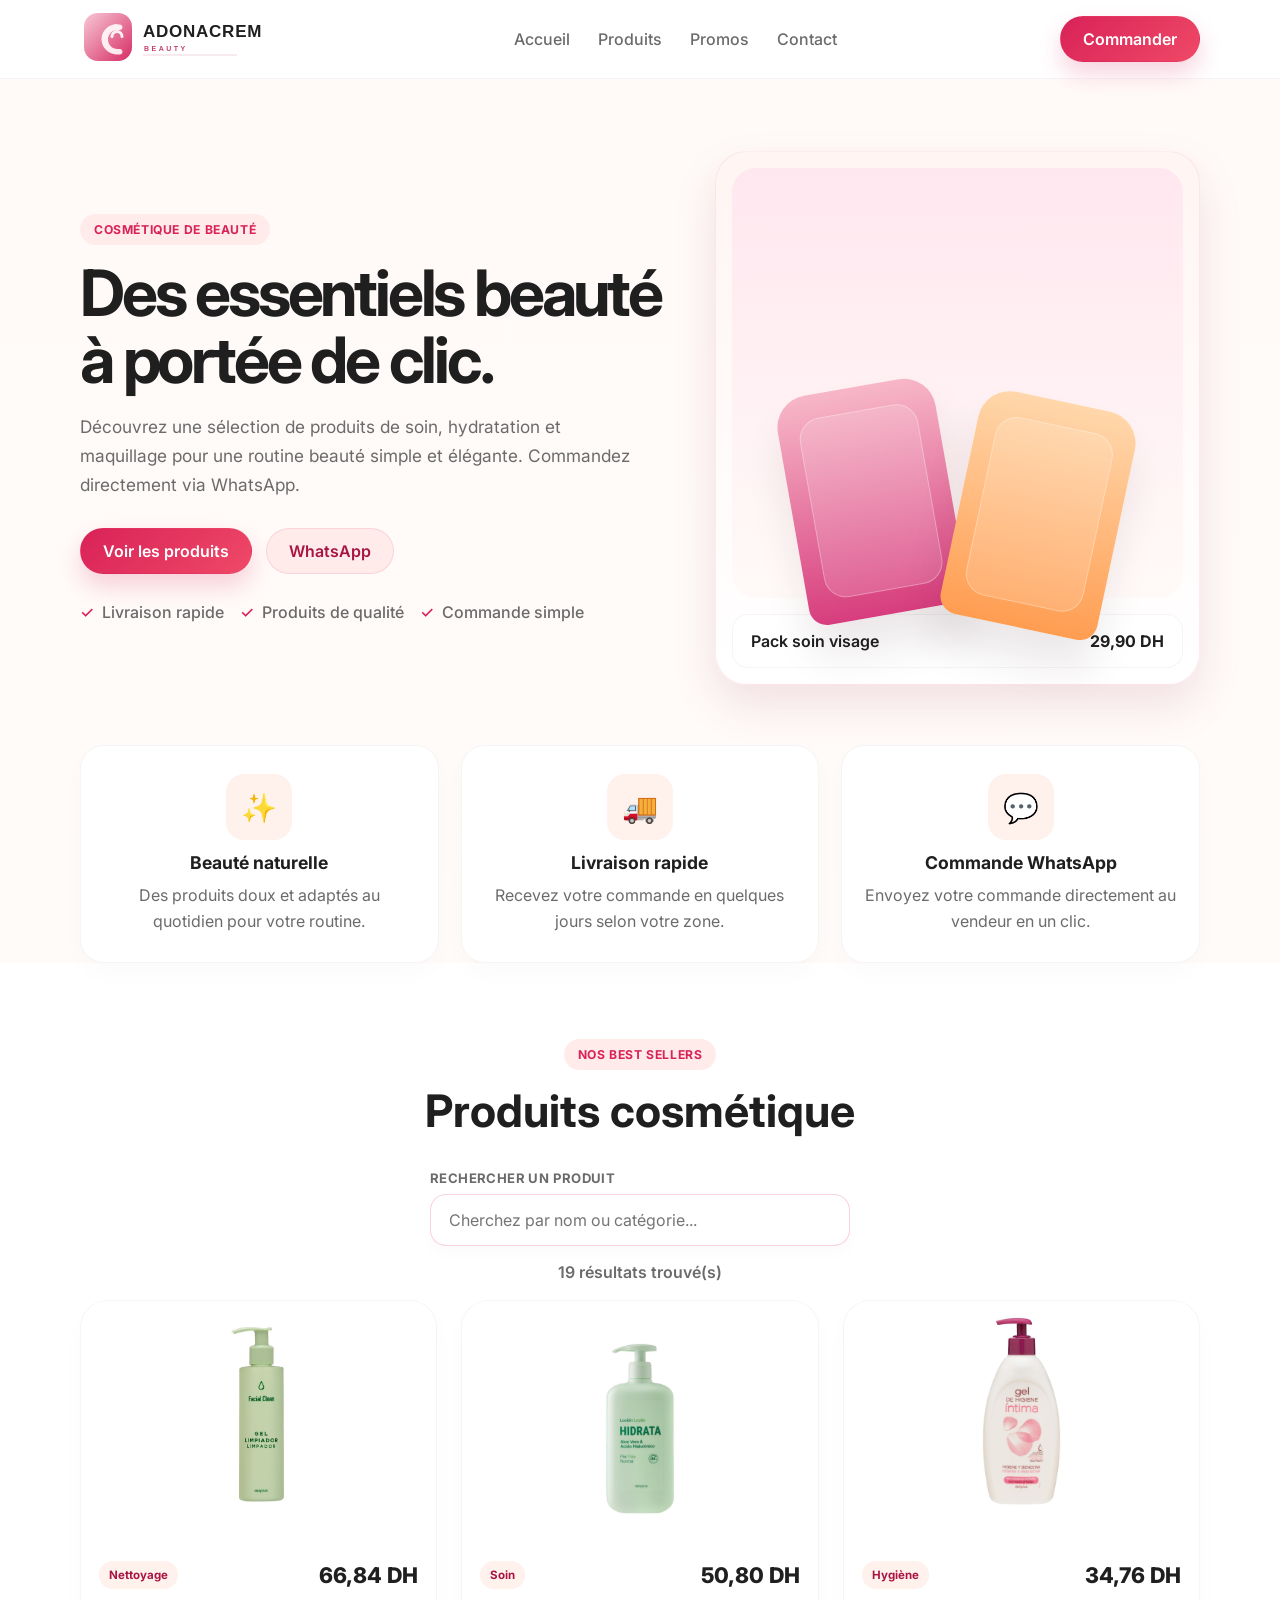
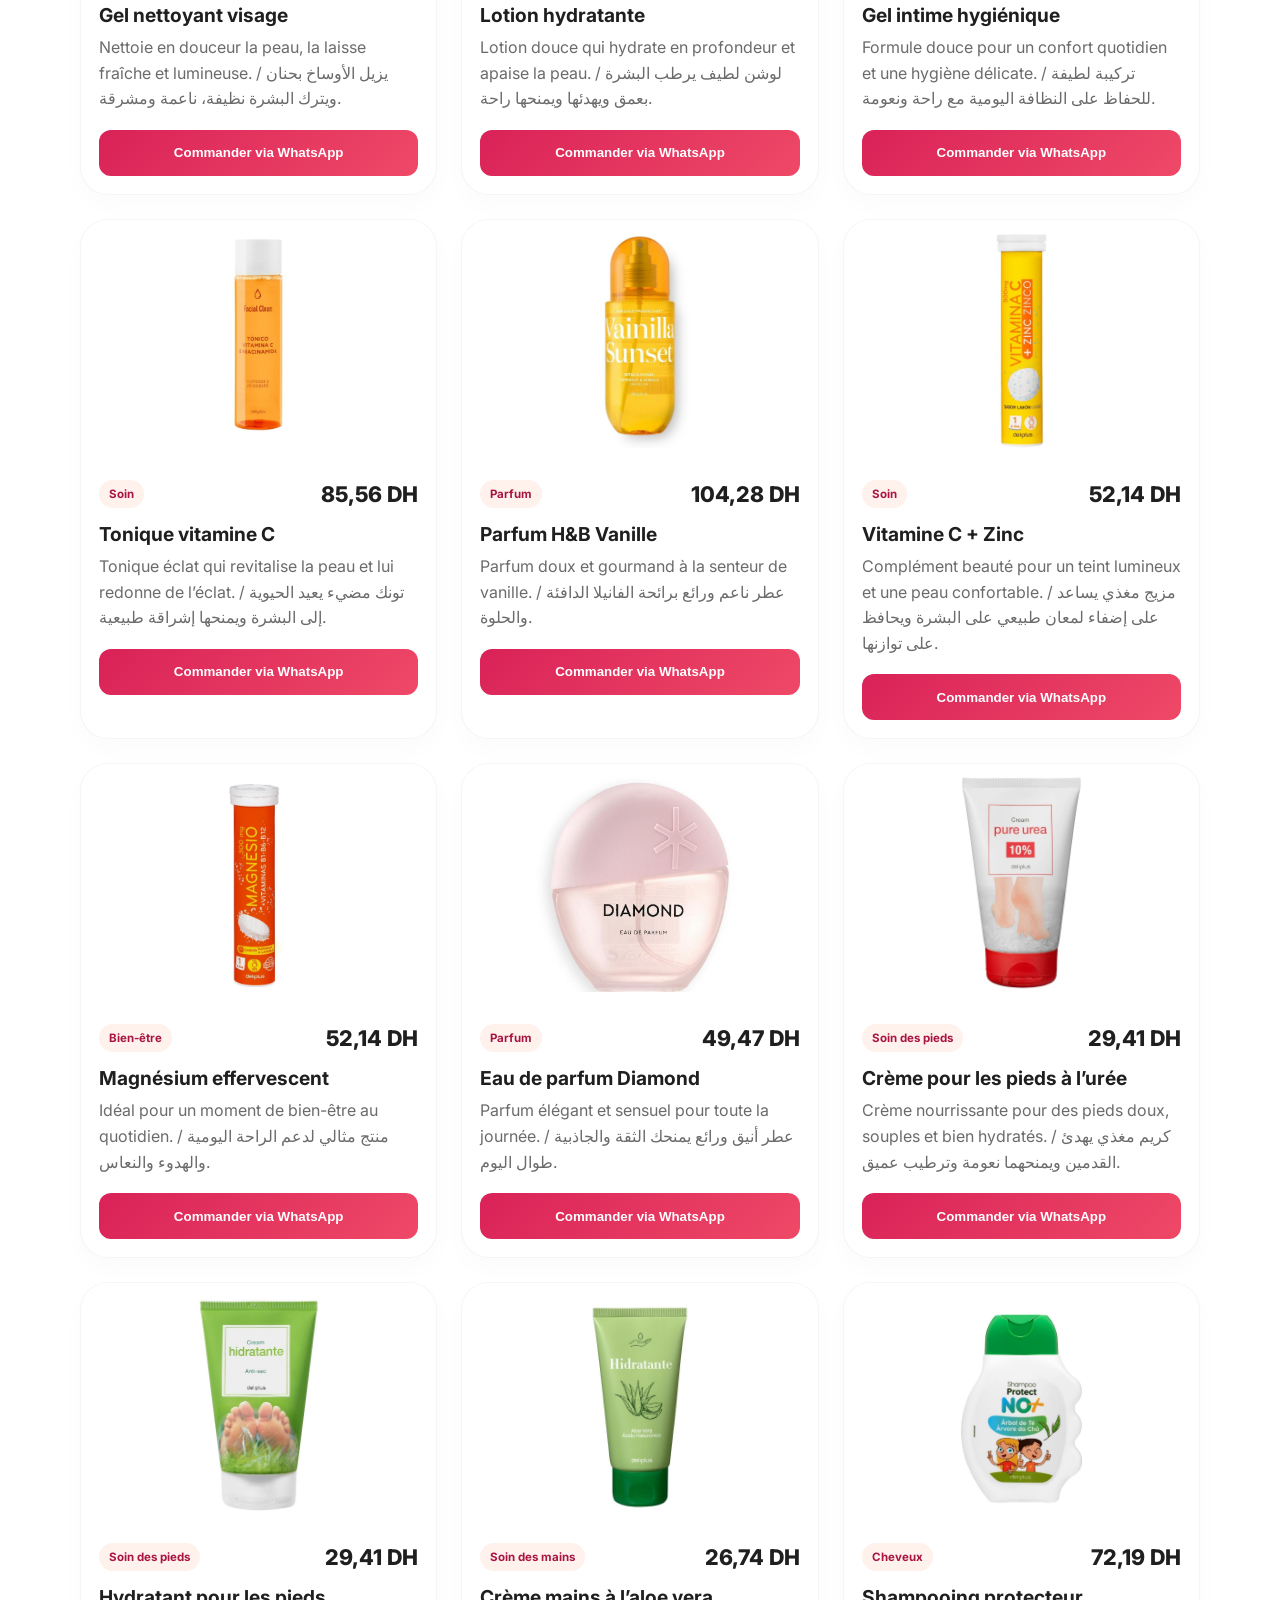
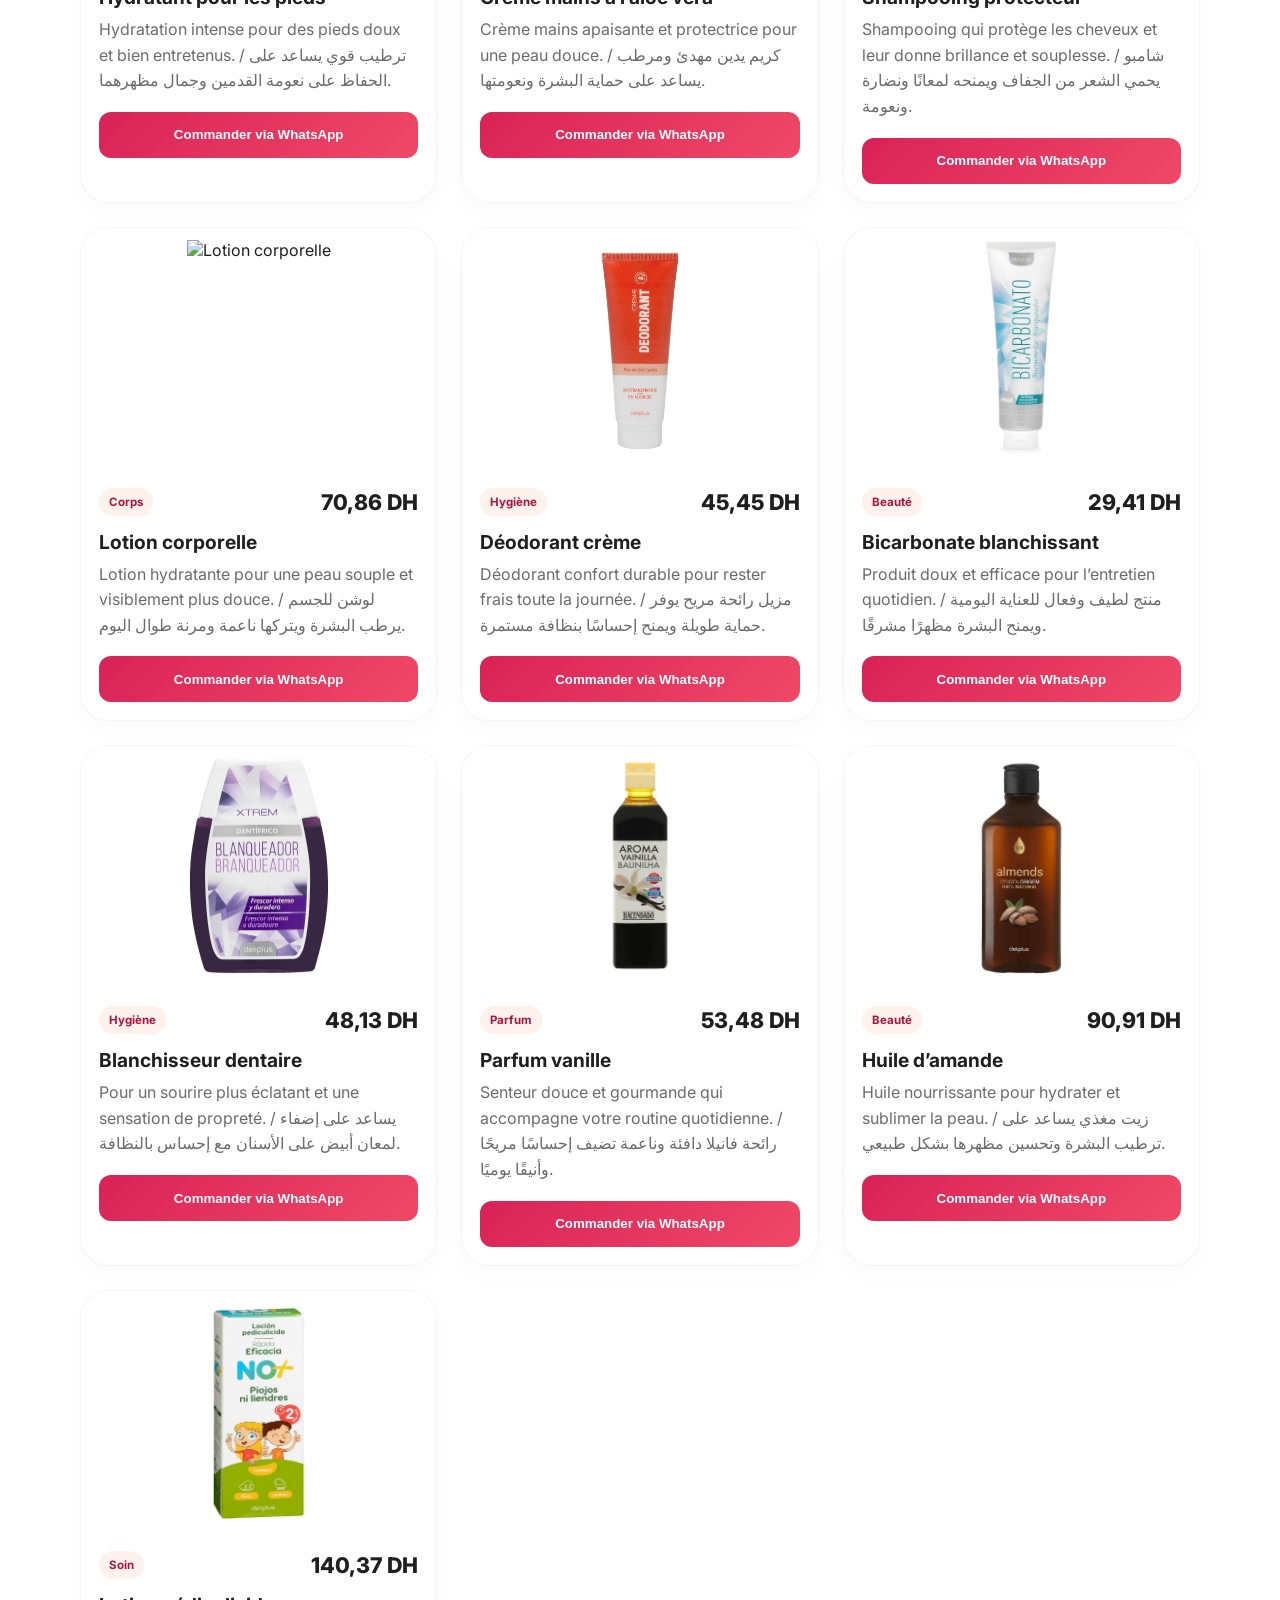
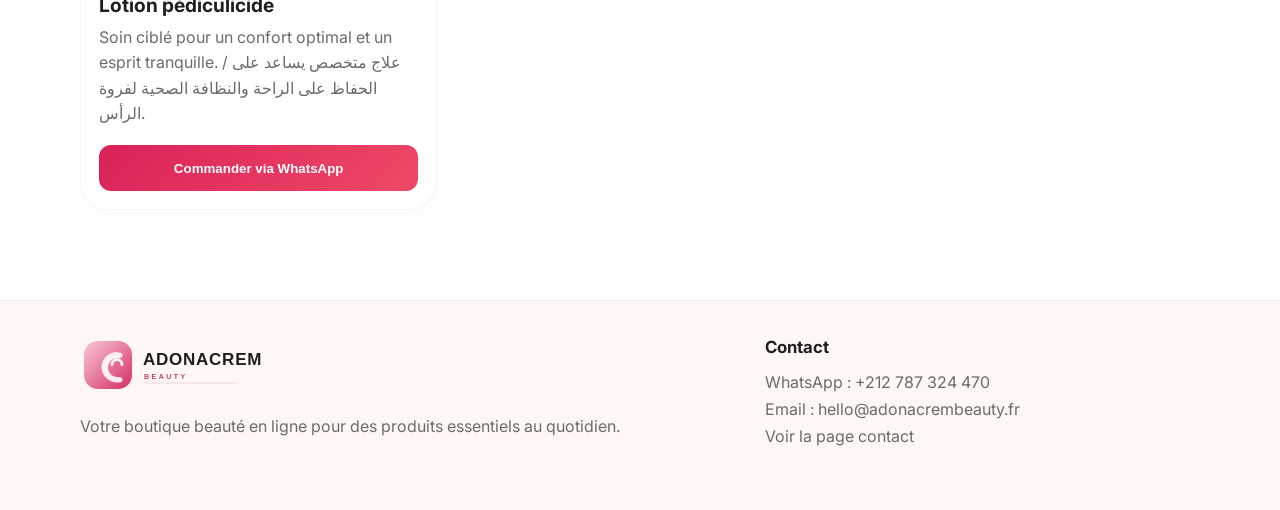
==== commit 892115cd: "Add multi-page storefront structure" ====
--- a/index.html
+++ b/index.html
@@ -23,12 +23,12 @@
           <img src="assets/logo-cremzin.svg" alt="Logo Adonacrem" class="brand-logo" />
         </a>
         <nav class="menu">
-          <a href="#accueil">Accueil</a>
-          <a href="#produits">Produits</a>
-          <a href="#promos">Promos</a>
-          <a href="#contact">Contact</a>
+          <a href="index.html">Accueil</a>
+          <a href="produits.html">Produits</a>
+          <a href="promos.html">Promos</a>
+          <a href="contact.html">Contact</a>
         </nav>
-        <a class="btn btn-primary" href="#produits">Commander</a>
+        <a class="btn btn-primary" href="produits.html">Commander</a>
       </div>
     </header>
 
@@ -43,7 +43,7 @@
               pour une routine beauté simple et élégante. Commandez directement via WhatsApp.
             </p>
             <div class="hero-actions">
-              <a class="btn btn-primary" href="#produits">Voir les produits</a>
+              <a class="btn btn-primary" href="produits.html">Voir les produits</a>
               <a class="btn btn-secondary" href="https://wa.me/212787324470?text=Bonjour%2C%20je%20souhaite%20une%20commande%20de%20produits%20beaut%C3%A9." target="_blank" rel="noreferrer">WhatsApp</a>
             </div>
             <ul class="hero-points">
@@ -123,7 +123,7 @@
           <ul>
             <li>WhatsApp : +212 787 324 470</li>
             <li>Email : hello@adonacrembeauty.fr</li>
-            <li>Horaires : Lun-Sam 9h-19h</li>
+            <li><a href="contact.html">Voir la page contact</a></li>
           </ul>
         </div>
       </div>
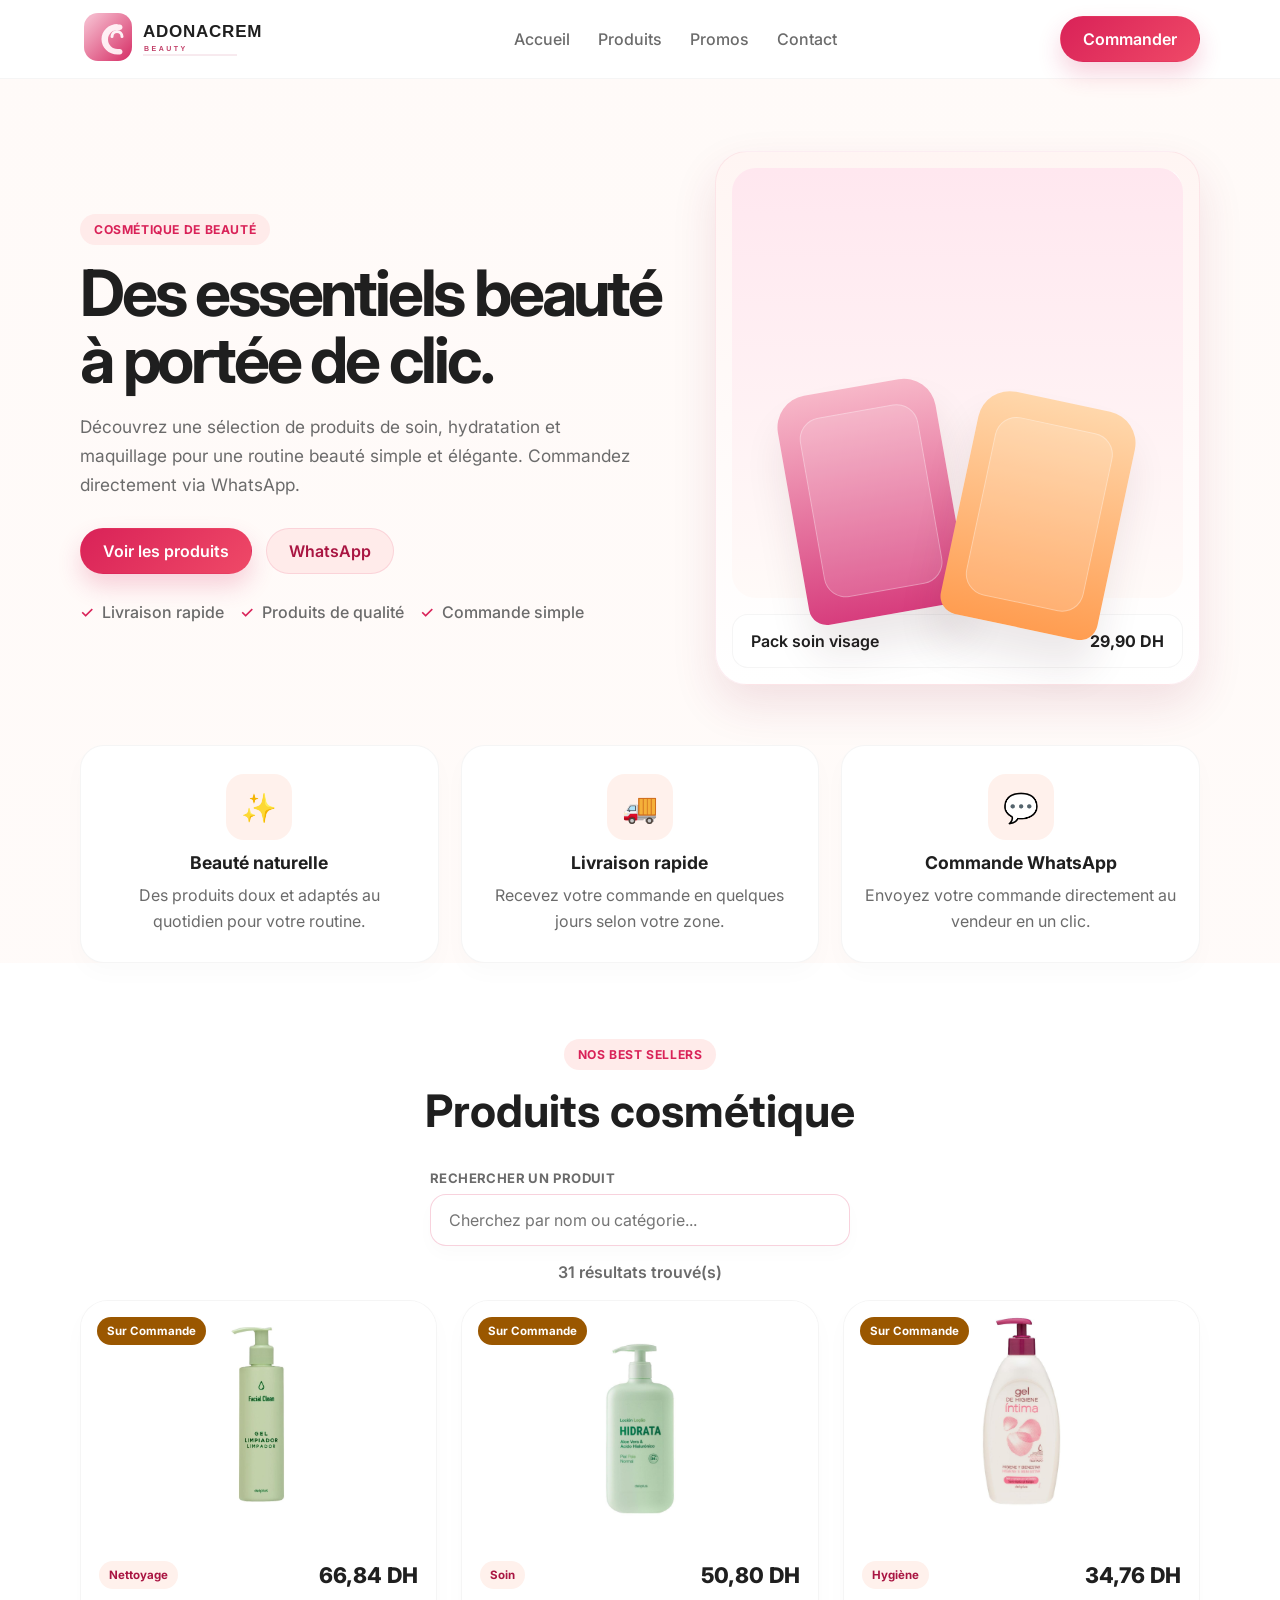
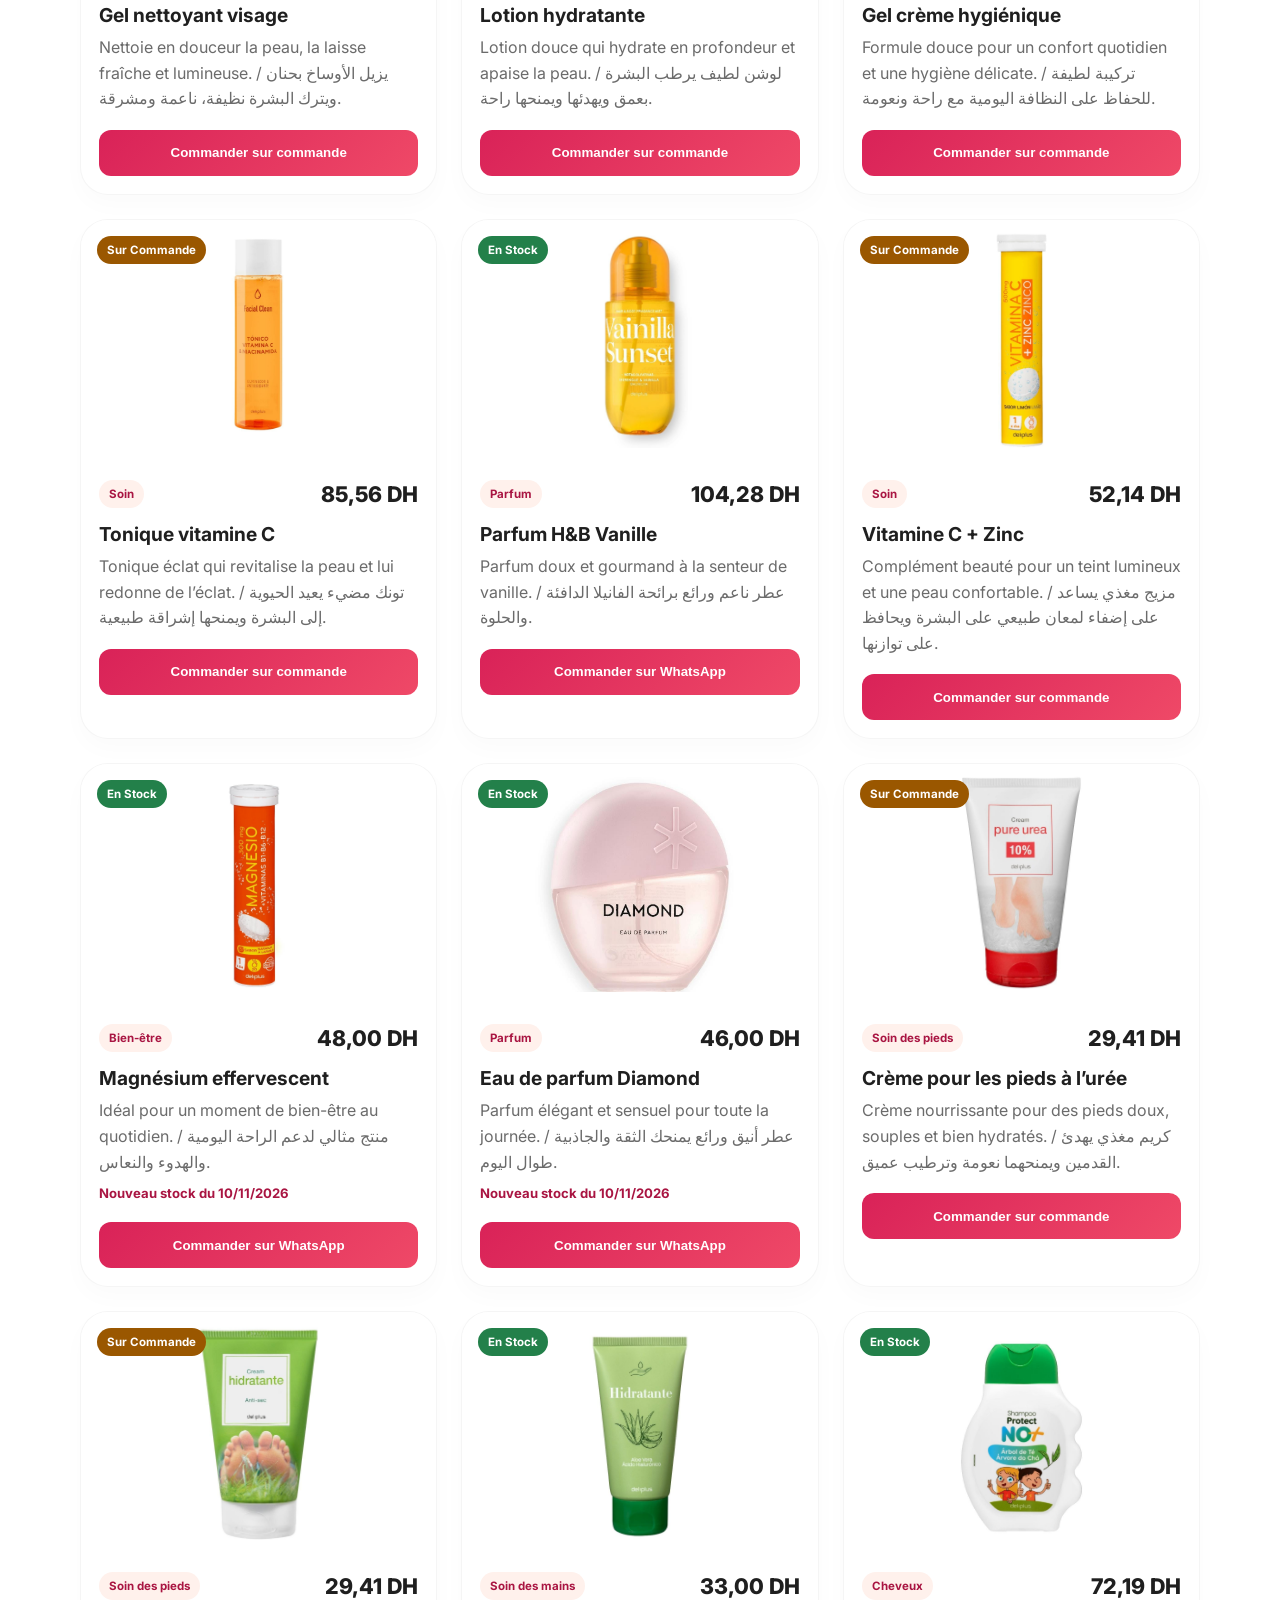
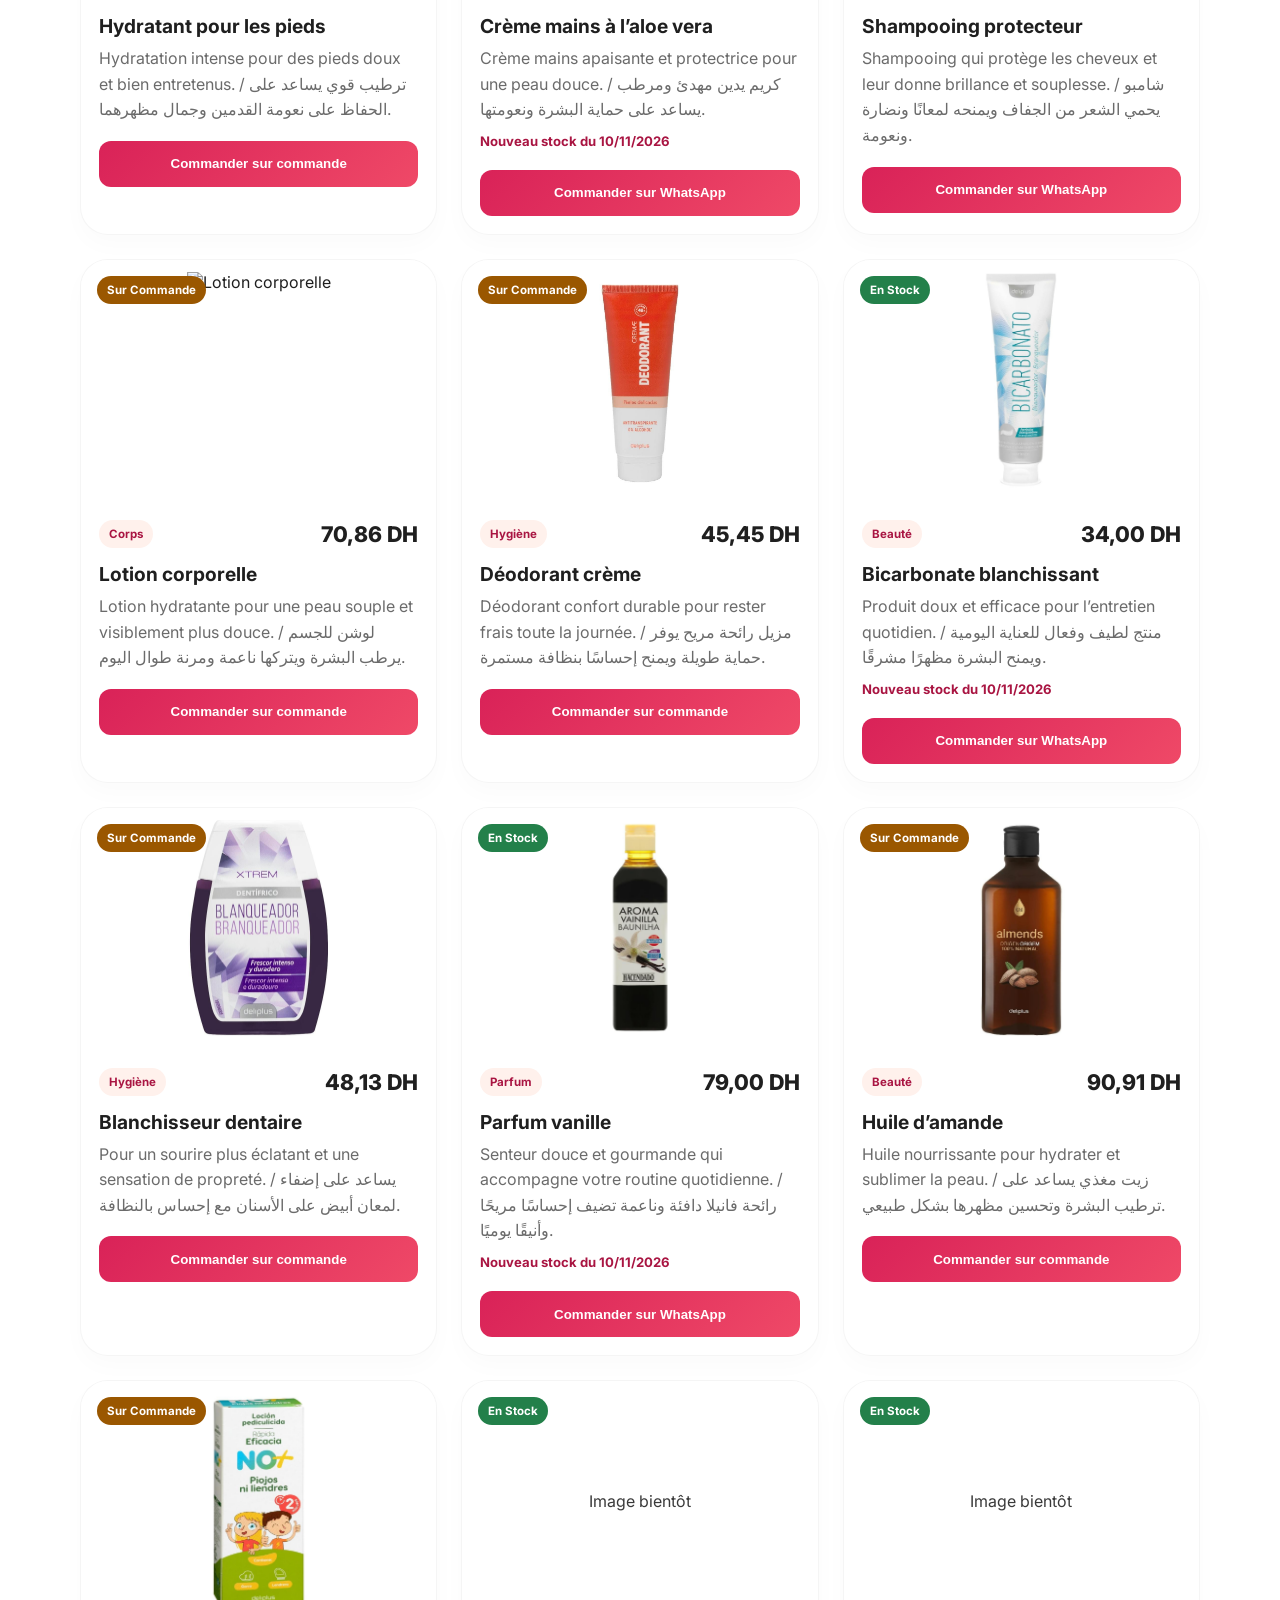
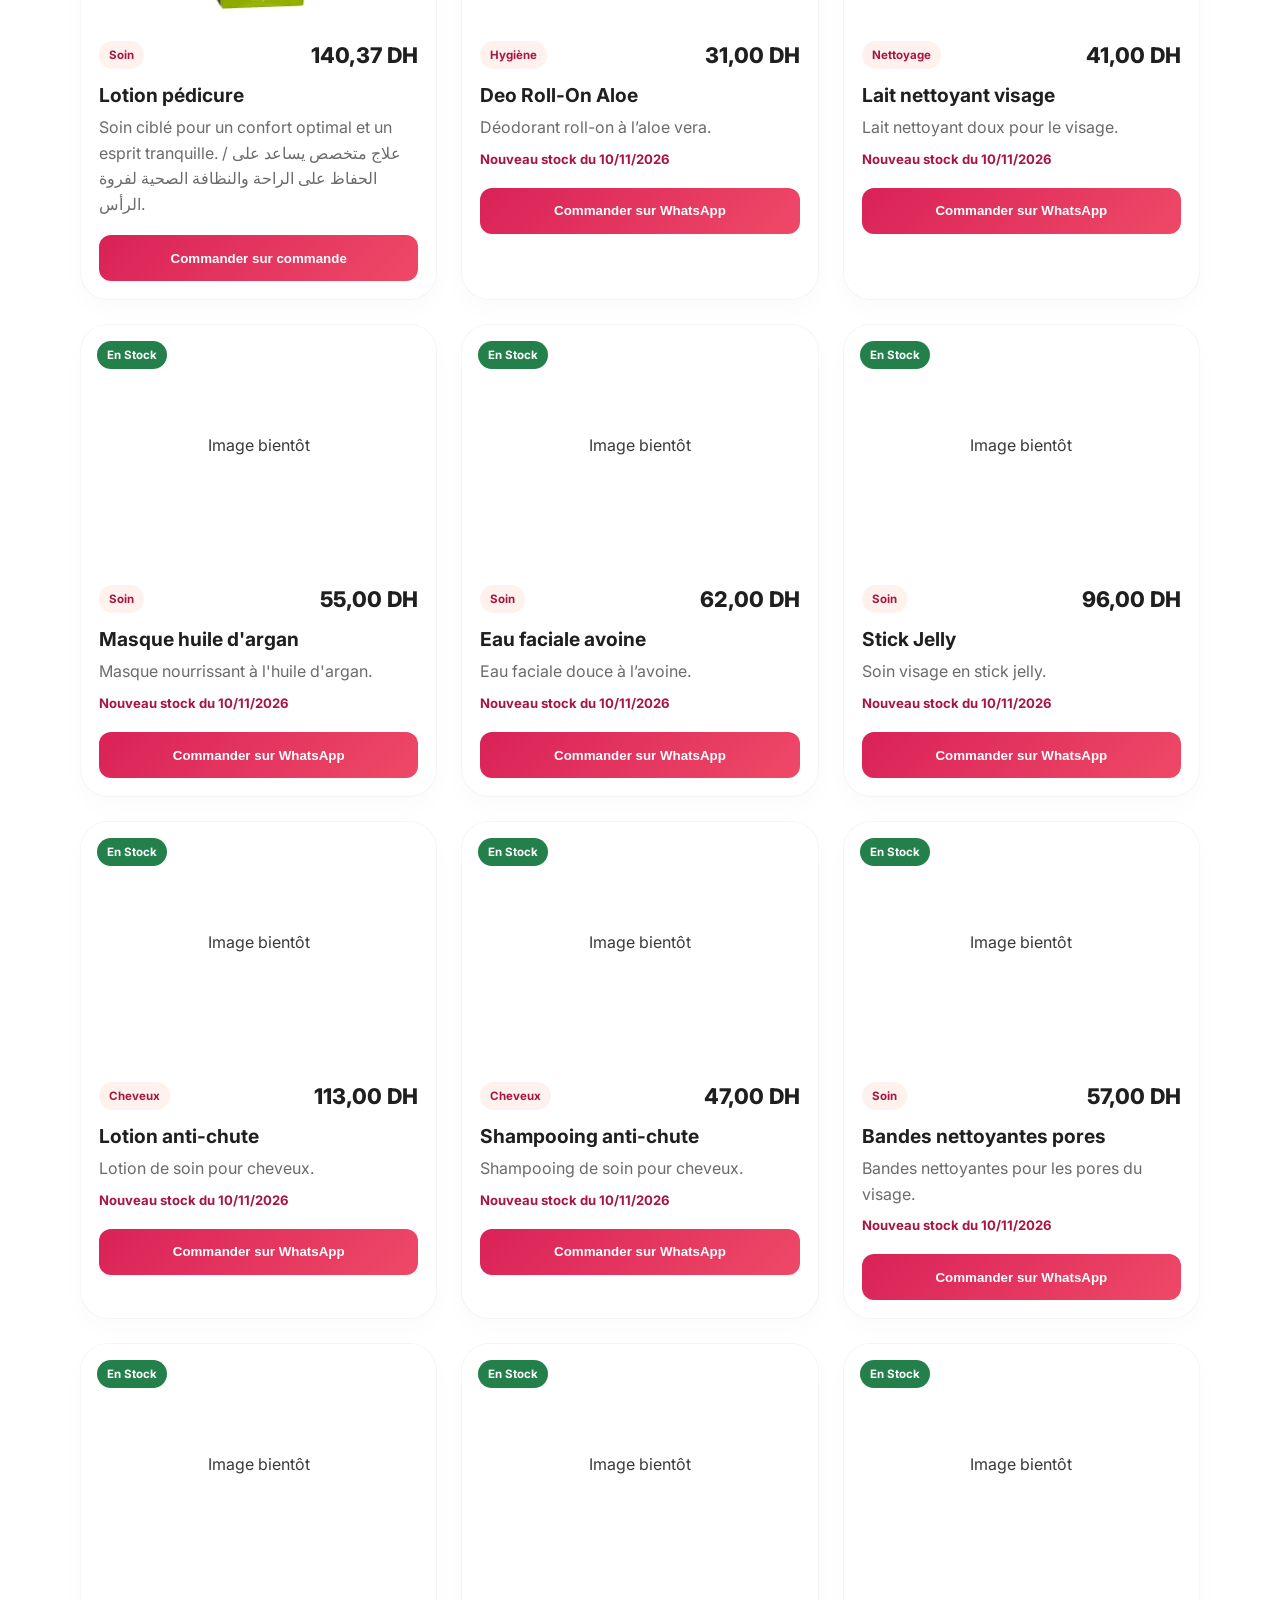
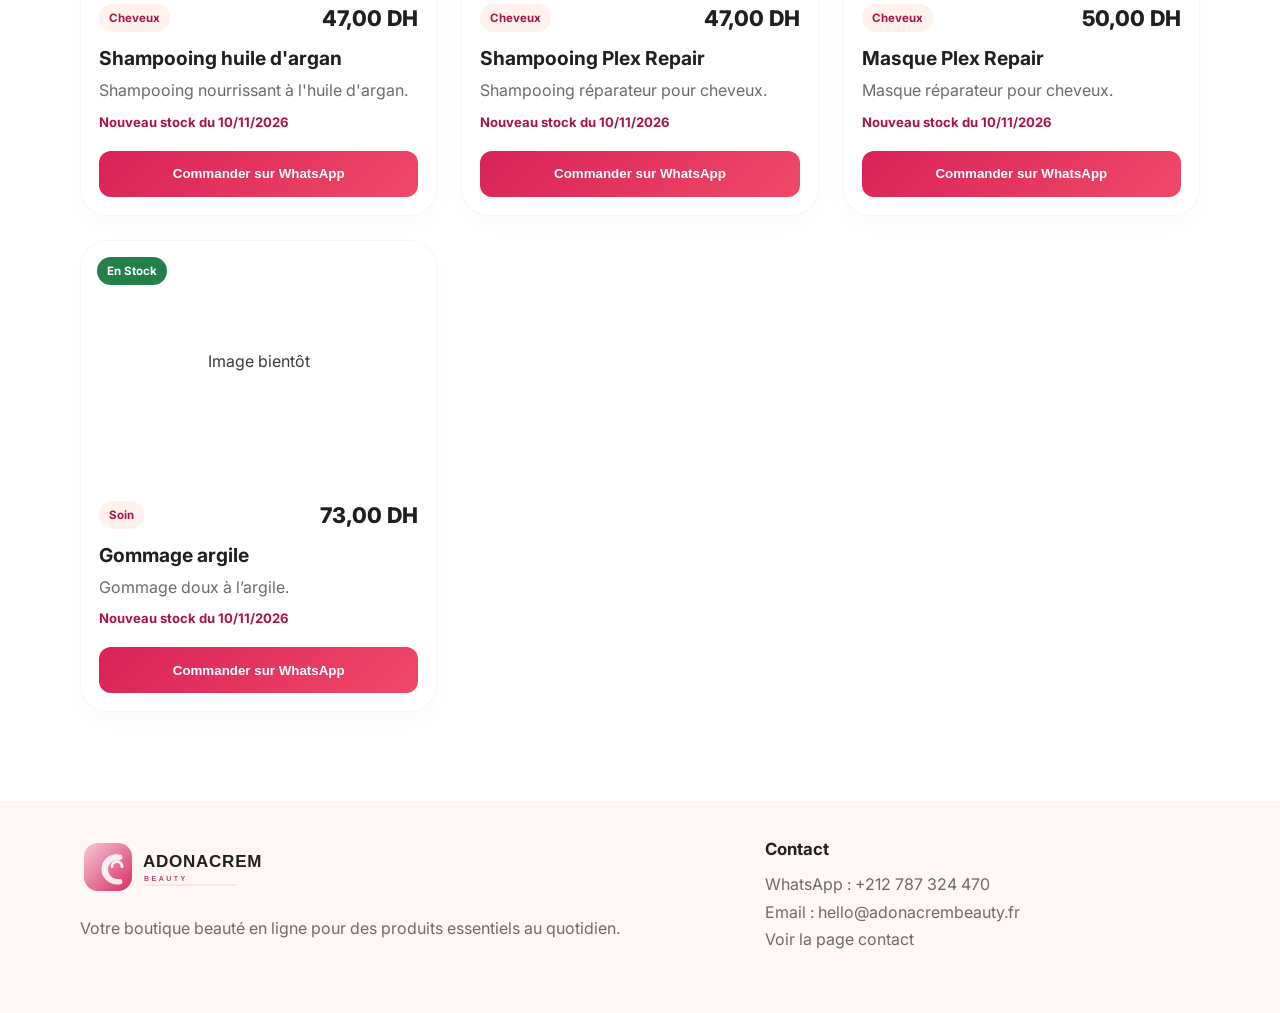
==== commit 92f6268f: "Improve SEO and mobile experience" ====
--- a/index.html
+++ b/index.html
@@ -3,11 +3,44 @@
   <head>
     <meta charset="UTF-8" />
     <meta name="viewport" content="width=device-width, initial-scale=1.0" />
-    <title>Adonacrem Beauty | Cosmétique</title>
+    <title>Boutique beauté en ligne au Maroc | Adonacrem</title>
     <meta
       name="description"
-      content="Boutique de cosmétique Adonacrem Beauty en ligne. Commandez vos produits par WhatsApp en quelques clics."
+      content="Soins visage, cheveux, parfums et produits d’hygiène chez Adonacrem Beauty. Découvrez la sélection et commandez facilement sur WhatsApp au Maroc."
     />
+    <link rel="canonical" href="https://adonacrem.netlify.app/" />
+    <meta property="og:type" content="website" />
+    <meta property="og:locale" content="fr_MA" />
+    <meta property="og:site_name" content="Adonacrem Beauty" />
+    <meta property="og:title" content="Boutique beauté en ligne au Maroc | Adonacrem" />
+    <meta property="og:description" content="Soins visage, cheveux, parfums et produits d’hygiène. Découvrez la sélection Adonacrem et commandez sur WhatsApp." />
+    <meta property="og:url" content="https://adonacrem.netlify.app/" />
+    <meta property="og:image" content="https://adonacrem.netlify.app/assets/logo-cremzin.svg" />
+    <meta property="og:image:alt" content="Adonacrem Beauty" />
+    <meta name="twitter:card" content="summary" />
+    <meta name="twitter:title" content="Boutique beauté en ligne au Maroc | Adonacrem" />
+    <meta name="twitter:description" content="Soins visage, cheveux, parfums et produits d’hygiène. Commandez sur WhatsApp." />
+    <script type="application/ld+json">
+      {
+        "@context": "https://schema.org",
+        "@type": "Organization",
+        "name": "Adonacrem Beauty",
+        "url": "https://adonacrem.netlify.app/",
+        "logo": "https://adonacrem.netlify.app/assets/logo-cremzin.svg",
+        "email": "hello@adonacrembeauty.fr",
+        "telephone": "+212787324470",
+        "areaServed": {
+          "@type": "Country",
+          "name": "Morocco"
+        },
+        "contactPoint": {
+          "@type": "ContactPoint",
+          "telephone": "+212787324470",
+          "contactType": "customer service",
+          "availableLanguage": ["French", "Arabic"]
+        }
+      }
+    </script>
     <link rel="preconnect" href="https://fonts.googleapis.com" />
     <link rel="preconnect" href="https://fonts.gstatic.com" crossorigin />
     <link
--- a/styles.css
+++ b/styles.css
@@ -327,6 +327,7 @@
   margin-bottom: 32px;
 }
 
+.section-head h1,
 .section-head h2 {
   margin: 0;
   font-size: clamp(2rem, 4vw, 2.8rem);
@@ -429,6 +430,26 @@
   margin: 0 auto;
 }
 
+.product-stock-badge {
+  position: absolute;
+  z-index: 2;
+  top: 16px;
+  left: 16px;
+  padding: 7px 10px;
+  border-radius: 999px;
+  color: #fff;
+  font-size: 0.72rem;
+  font-weight: 700;
+}
+
+.product-stock-badge.is-in-stock {
+  background: #23804a;
+}
+
+.product-stock-badge.is-on-order {
+  background: #9a5700;
+}
+
 .product-image::after {
   content: "";
   position: absolute;
@@ -480,6 +501,13 @@
   margin: 0 0 18px;
   color: var(--muted);
   line-height: 1.6;
+}
+
+.product-info .product-stock-details {
+  margin-top: -10px;
+  color: var(--primary-dark);
+  font-size: 0.82rem;
+  font-weight: 700;
 }
 
 .product-actions {
@@ -648,18 +676,151 @@
 
 @media (max-width: 900px) {
   .hero-grid,
-  .product-grid,
   .features-grid,
   .footer-grid {
     grid-template-columns: 1fr;
   }
 
+  .product-grid {
+    grid-template-columns: repeat(2, minmax(0, 1fr));
+  }
+
+  .nav {
+    flex-wrap: wrap;
+    min-height: 0;
+    padding: 12px 0;
+  }
+
   .menu {
+    display: flex;
+    order: 3;
+    flex-basis: 100%;
+    justify-content: space-between;
+    gap: 16px;
+  }
+
+  .nav > .btn {
+    flex: 0 0 auto;
+  }
+
+  .product-modal-content {
+    grid-template-columns: 1fr;
+    gap: 16px;
+  }
+
+  .product-modal-image-wrap {
+    min-height: 180px;
+    max-height: 200px;
+  }
+
+  .product-modal-image-wrap img {
+    max-height: 160px;
+  }
+}
+
+@media (max-width: 560px) {
+  .nav {
+    display: grid;
+    grid-template-columns: minmax(0, 1fr) auto;
+    gap: 8px 12px;
+    padding: 10px 0 6px;
+  }
+
+  .nav > .brand {
+    grid-column: 1;
+    grid-row: 1;
+  }
+
+  .brand-logo {
+    width: min(170px, 42vw);
+  }
+
+  .nav > .btn {
+    grid-column: 2;
+    grid-row: 1;
+    width: auto;
+    min-height: 42px;
+    padding: 0 16px;
+    font-size: 0.9rem;
+  }
+
+  .menu {
+    grid-column: 1 / -1;
+    grid-row: 2;
+    order: 0;
+    width: 100%;
+    flex-basis: auto;
+    justify-content: space-between;
+    gap: 18px;
+    overflow-x: auto;
+    padding: 2px 0 6px;
+    scrollbar-width: none;
+  }
+
+  .menu::-webkit-scrollbar {
     display: none;
   }
-}
-
-@media (max-width: 560px) {
+
+  .menu a {
+    display: flex;
+    align-items: center;
+    min-height: 36px;
+    flex: 0 0 auto;
+    font-size: 0.9rem;
+  }
+
+  .product-grid {
+    grid-template-columns: 1fr;
+    gap: 18px;
+  }
+
+  .product-image {
+    height: 190px;
+  }
+
+  .product-info {
+    padding: 18px 16px 16px;
+  }
+
+  .product-modal {
+    padding: 12px;
+  }
+
+  .product-modal-panel {
+    max-height: calc(100vh - 24px);
+    overflow-y: auto;
+    border-radius: 20px;
+    padding: 18px;
+  }
+
+  .product-modal-content {
+    gap: 12px;
+  }
+
+  .product-modal-image-wrap {
+    min-height: 140px;
+    max-height: 160px;
+    border-radius: 16px;
+    padding: 12px;
+  }
+
+  .product-modal-image-wrap img {
+    max-height: 136px;
+  }
+
+  .product-modal-body {
+    padding: 0;
+  }
+
+  .product-modal-price {
+    font-size: 1.7rem;
+  }
+
+  .product-modal-actions .order-btn {
+    width: 100%;
+    min-width: 0;
+  }
+
   .hero {
     padding-top: 52px;
   }
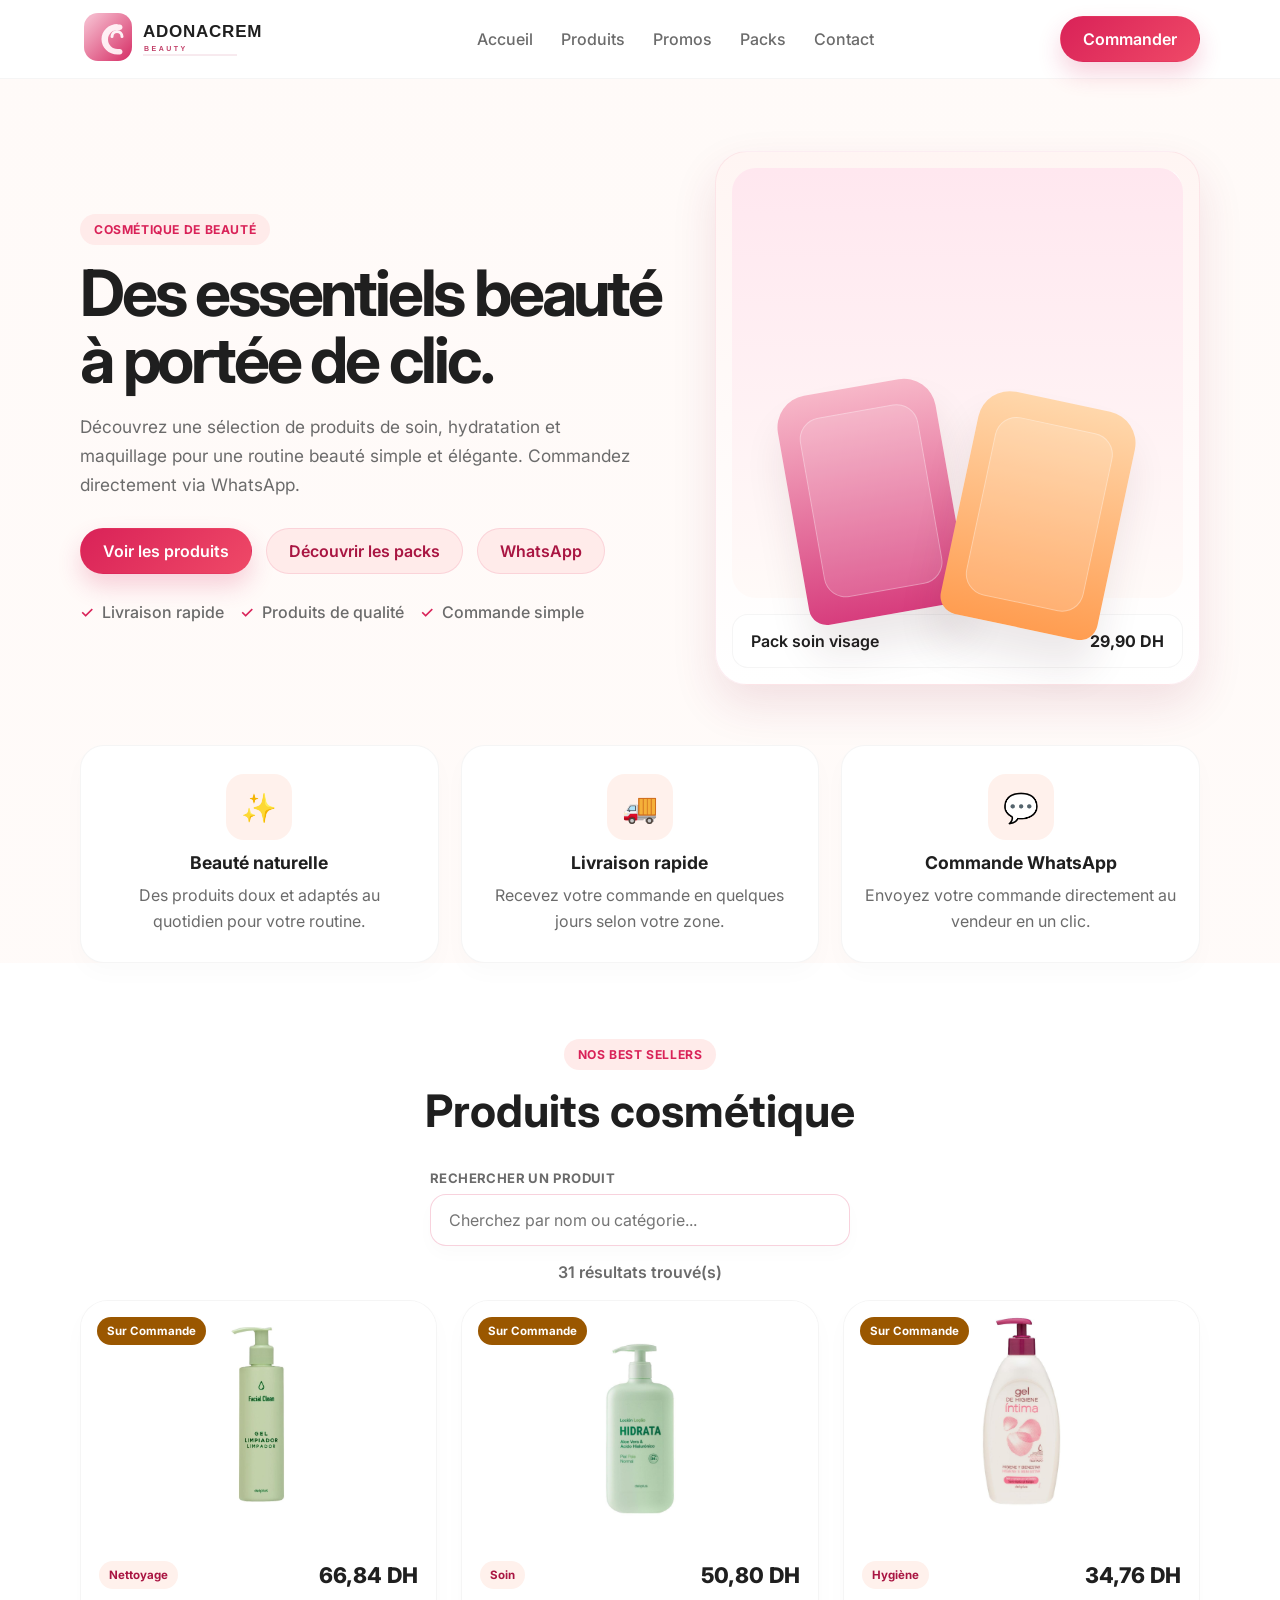
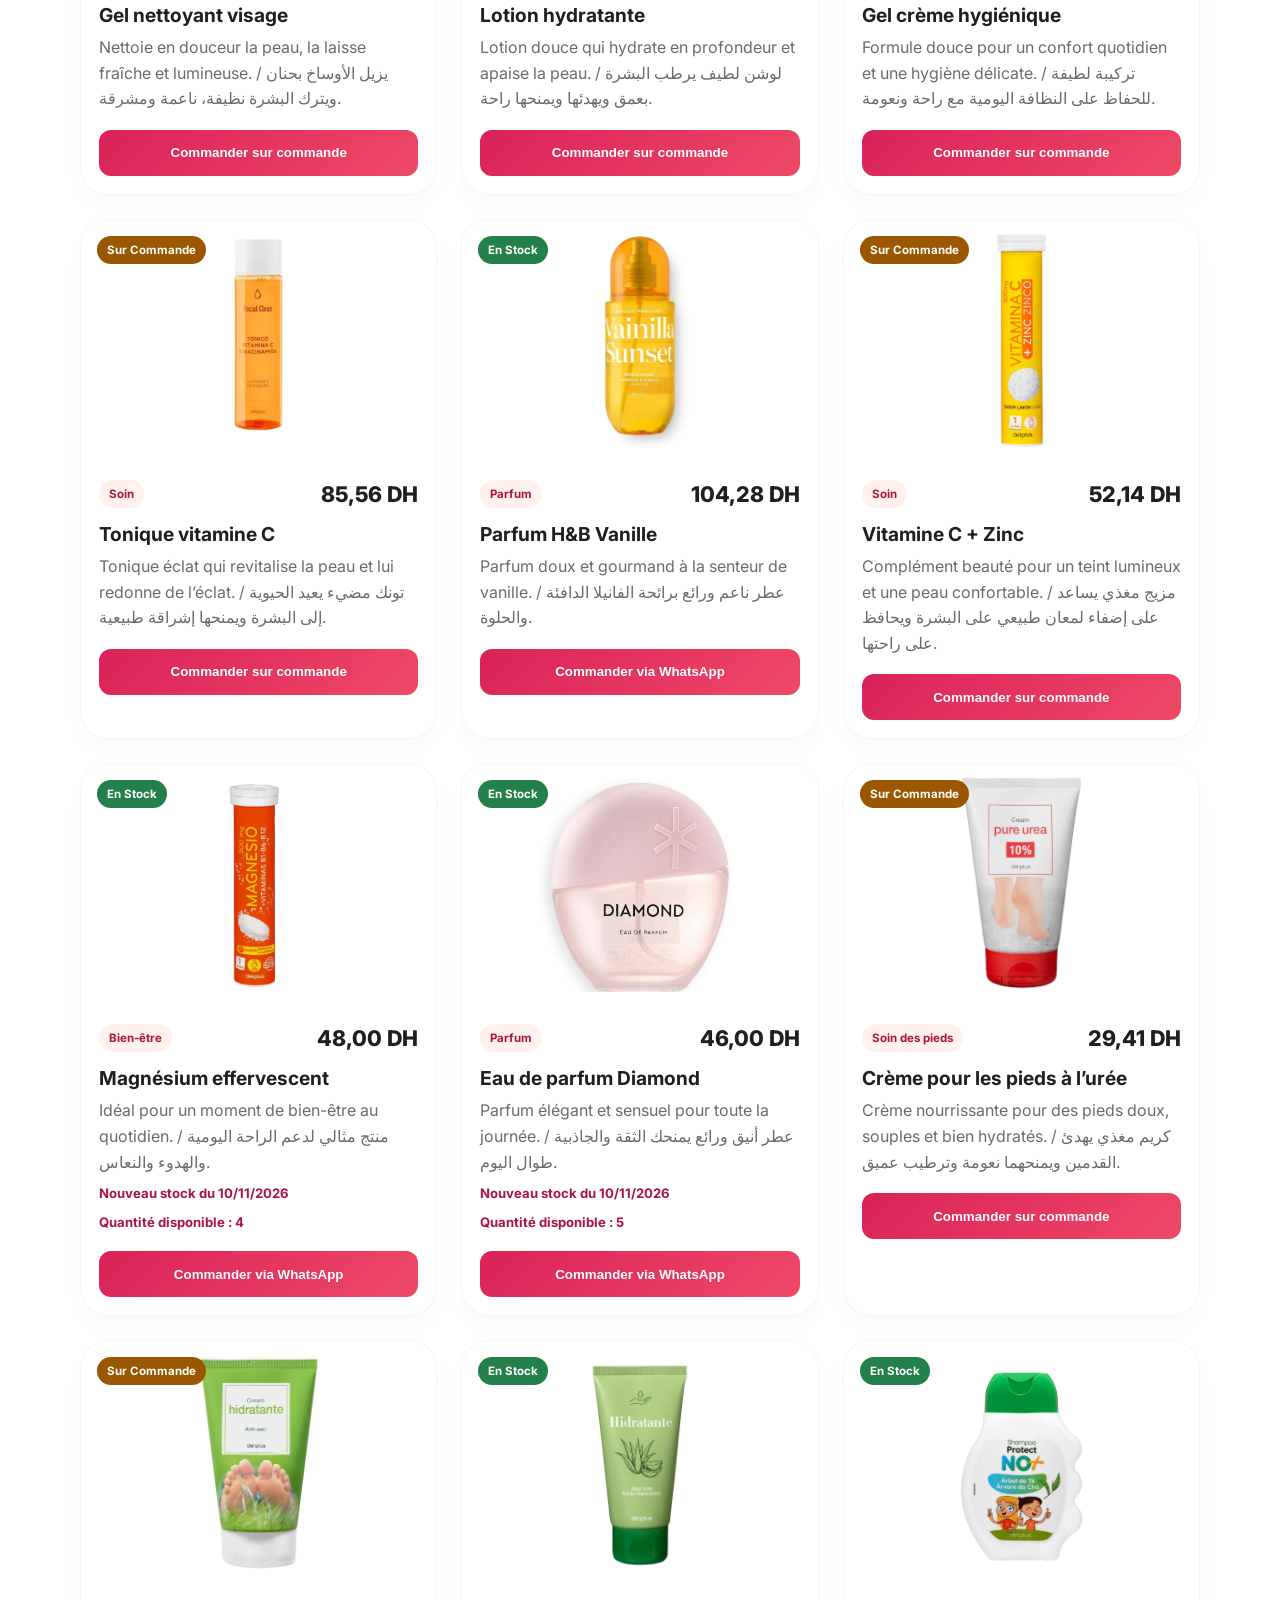
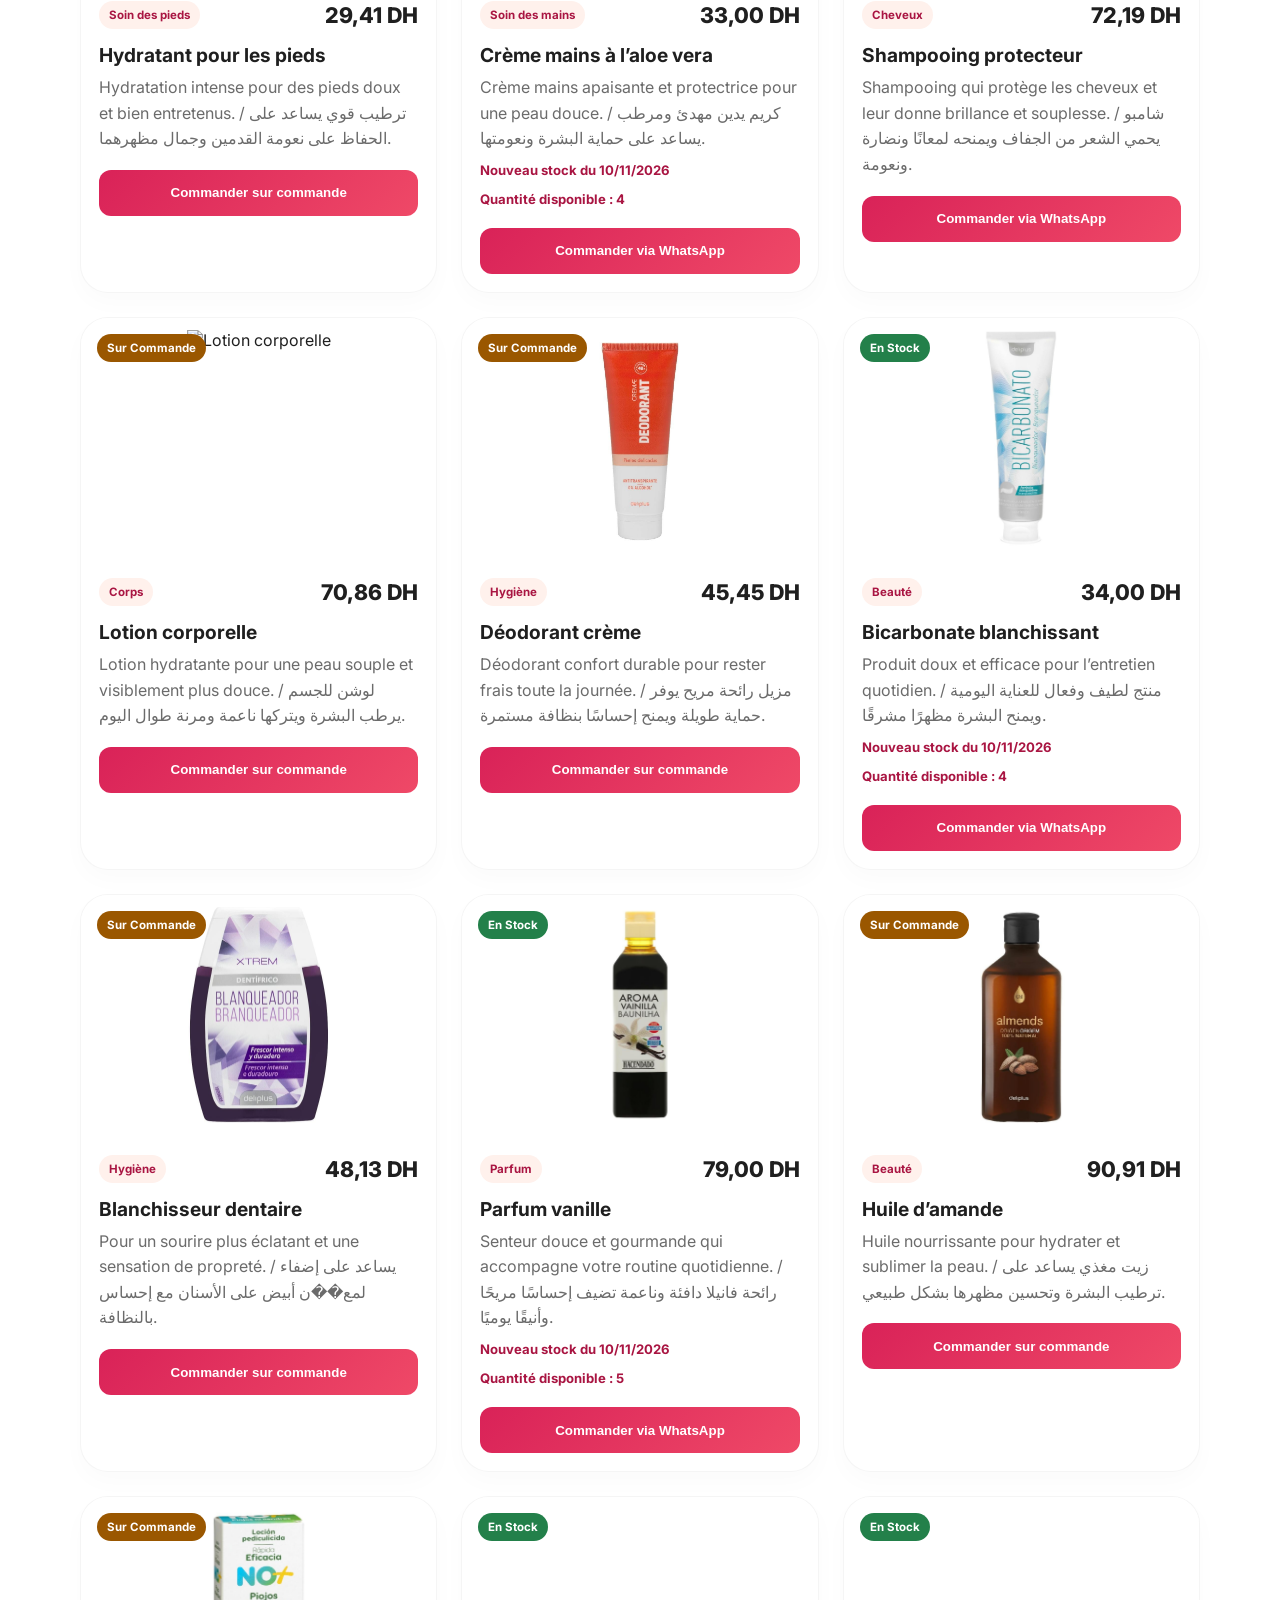
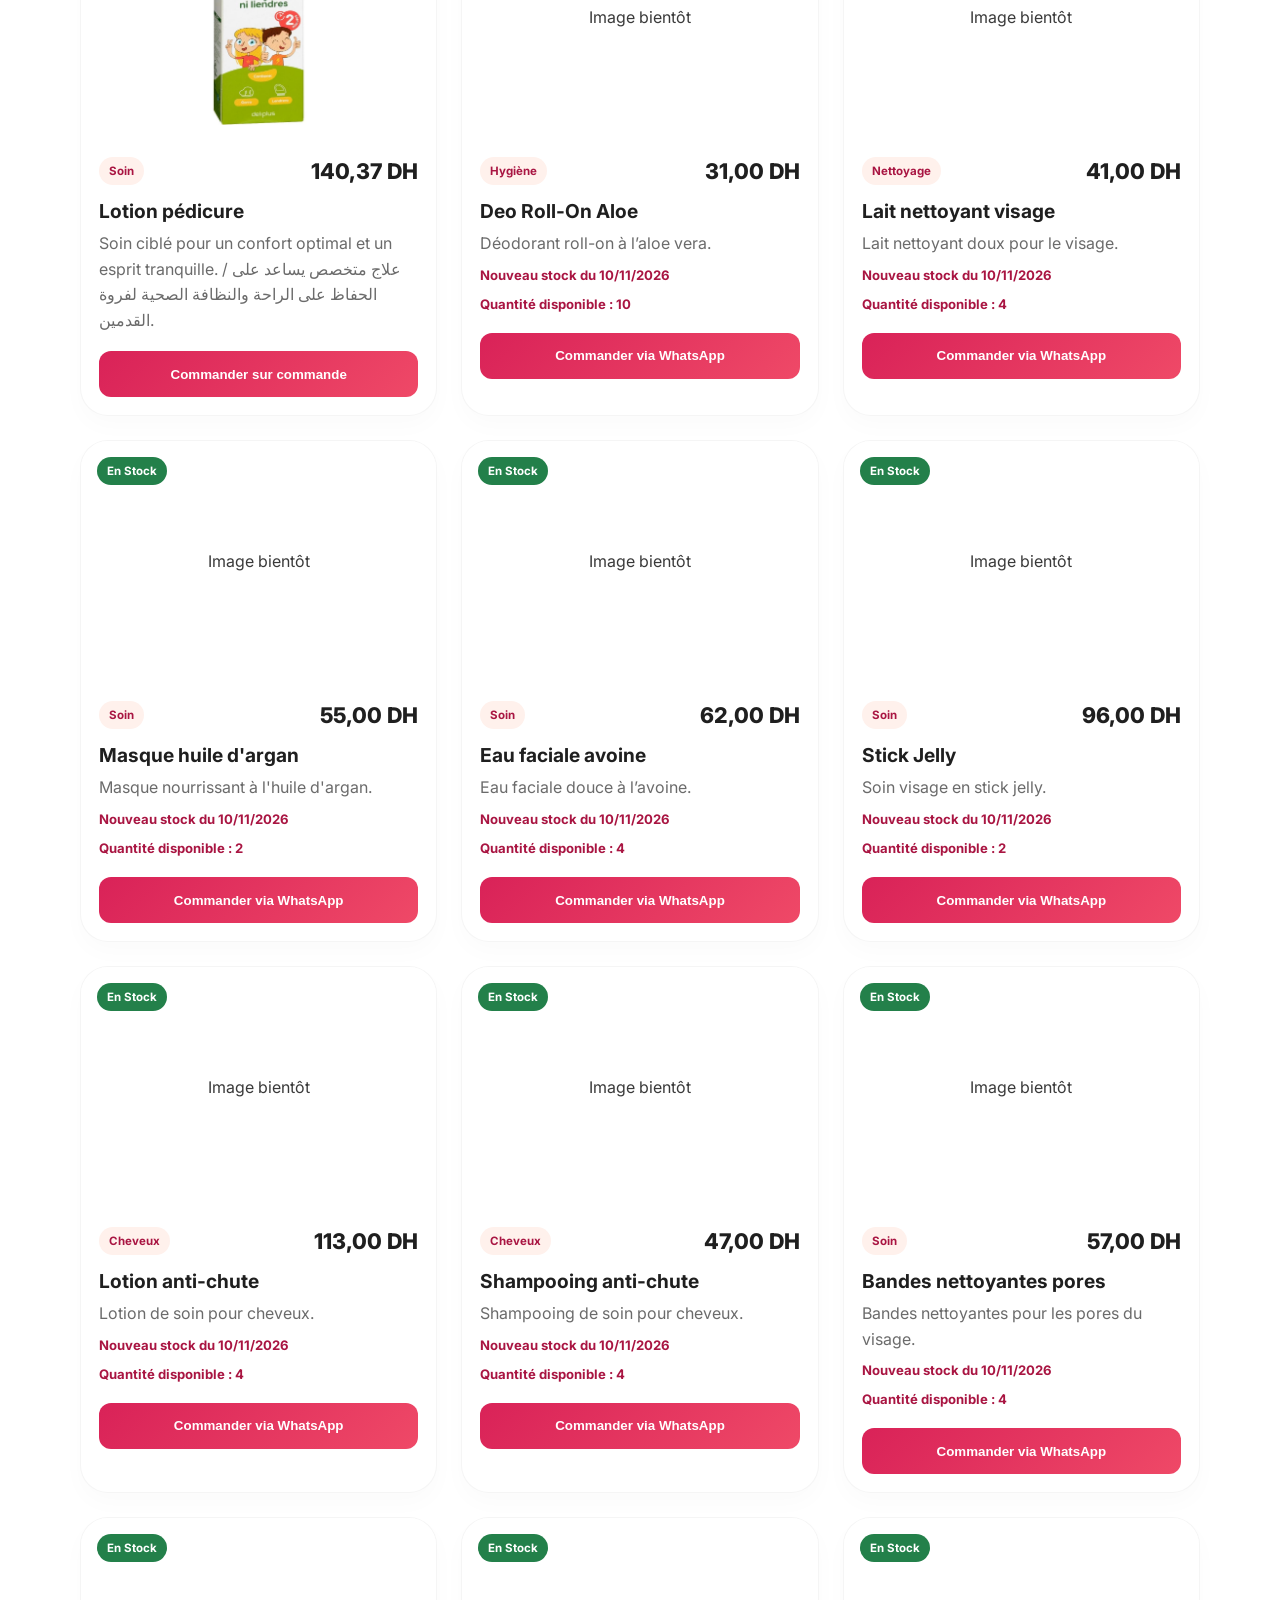
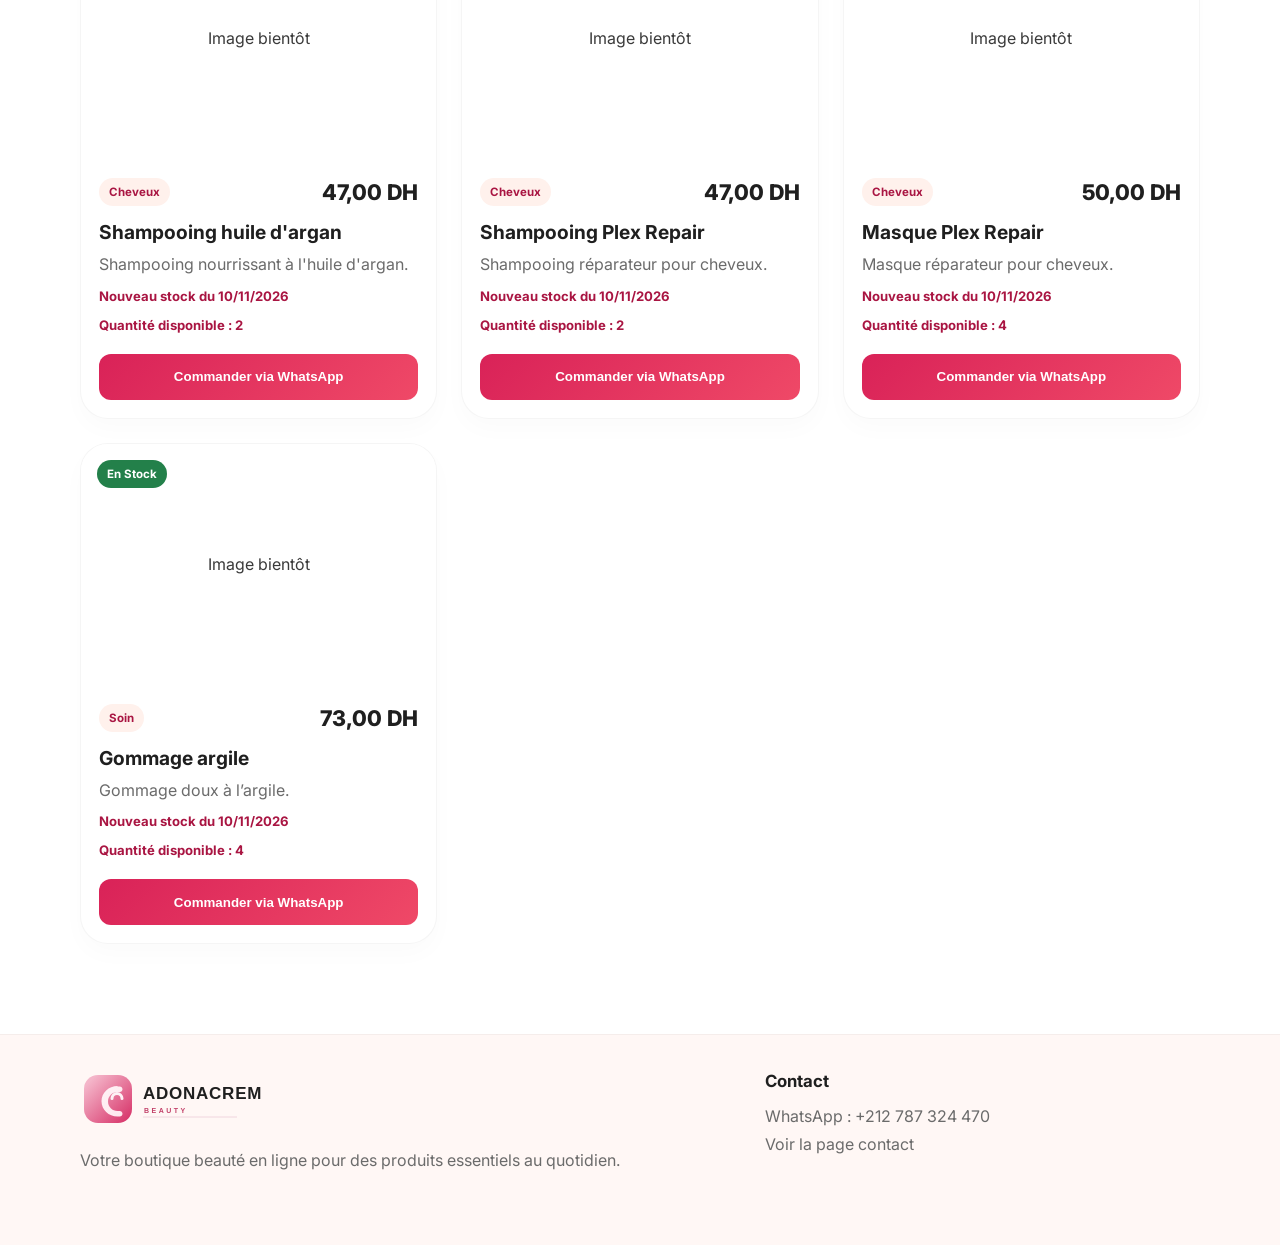
==== commit 78bf129d: "Add packs page with WhatsApp ordering and navigation" ====
--- a/index.html
+++ b/index.html
@@ -4,10 +4,7 @@
     <meta charset="UTF-8" />
     <meta name="viewport" content="width=device-width, initial-scale=1.0" />
     <title>Boutique beauté en ligne au Maroc | Adonacrem</title>
-    <meta
-      name="description"
-      content="Soins visage, cheveux, parfums et produits d’hygiène chez Adonacrem Beauty. Découvrez la sélection et commandez facilement sur WhatsApp au Maroc."
-    />
+    <meta name="description" content="Soins visage, cheveux, parfums et produits d’hygiène chez Adonacrem Beauty. Découvrez la sélection et commandez facilement sur WhatsApp au Maroc." />
     <link rel="canonical" href="https://adonacrem.netlify.app/" />
     <meta property="og:type" content="website" />
     <meta property="og:locale" content="fr_MA" />
@@ -27,12 +24,8 @@
         "name": "Adonacrem Beauty",
         "url": "https://adonacrem.netlify.app/",
         "logo": "https://adonacrem.netlify.app/assets/logo-cremzin.svg",
-        "email": "hello@adonacrembeauty.fr",
         "telephone": "+212787324470",
-        "areaServed": {
-          "@type": "Country",
-          "name": "Morocco"
-        },
+        "areaServed": { "@type": "Country", "name": "Morocco" },
         "contactPoint": {
           "@type": "ContactPoint",
           "telephone": "+212787324470",
@@ -43,125 +36,62 @@
     </script>
     <link rel="preconnect" href="https://fonts.googleapis.com" />
     <link rel="preconnect" href="https://fonts.gstatic.com" crossorigin />
-    <link
-      href="https://fonts.googleapis.com/css2?family=Inter:wght@400;500;600;700;800&display=swap"
-      rel="stylesheet"
-    />
+    <link href="https://fonts.googleapis.com/css2?family=Inter:wght@400;500;600;700;800&display=swap" rel="stylesheet" />
     <link rel="stylesheet" href="styles.css" />
   </head>
   <body>
     <header class="topbar">
       <div class="container nav">
-        <a href="index.html" class="brand brand-logo-wrap" aria-label="Accueil" onclick="window.location.reload();">
-          <img src="assets/logo-cremzin.svg" alt="Logo Adonacrem" class="brand-logo" />
-        </a>
+        <a href="index.html" class="brand brand-logo-wrap" aria-label="Accueil"><img src="assets/logo-cremzin.svg" alt="Logo Adonacrem" class="brand-logo" /></a>
         <nav class="menu">
-          <a href="index.html">Accueil</a>
-          <a href="produits.html">Produits</a>
-          <a href="promos.html">Promos</a>
-          <a href="contact.html">Contact</a>
+          <a href="index.html">Accueil</a><a href="produits.html">Produits</a><a href="promos.html">Promos</a><a href="packs.html">Packs</a><a href="contact.html">Contact</a>
         </nav>
         <a class="btn btn-primary" href="produits.html">Commander</a>
       </div>
     </header>
-
     <main id="accueil">
       <section class="hero">
         <div class="container hero-grid">
           <div class="hero-copy">
             <p class="eyebrow">Cosmétique de beauté</p>
             <h1>Des essentiels beauté à portée de clic.</h1>
-            <p class="hero-text">
-              Découvrez une sélection de produits de soin, hydratation et maquillage
-              pour une routine beauté simple et élégante. Commandez directement via WhatsApp.
-            </p>
+            <p class="hero-text">Découvrez une sélection de produits de soin, hydratation et maquillage pour une routine beauté simple et élégante. Commandez directement via WhatsApp.</p>
             <div class="hero-actions">
               <a class="btn btn-primary" href="produits.html">Voir les produits</a>
+              <a class="btn btn-secondary" href="packs.html">Découvrir les packs</a>
               <a class="btn btn-secondary" href="https://wa.me/212787324470?text=Bonjour%2C%20je%20souhaite%20une%20commande%20de%20produits%20beaut%C3%A9." target="_blank" rel="noreferrer">WhatsApp</a>
             </div>
-            <ul class="hero-points">
-              <li>Livraison rapide</li>
-              <li>Produits de qualité</li>
-              <li>Commande simple</li>
-            </ul>
+            <ul class="hero-points"><li>Livraison rapide</li><li>Produits de qualité</li><li>Commande simple</li></ul>
           </div>
-
           <div class="hero-card">
             <div class="badge">Nouveau</div>
-            <div class="product-showcase">
-              <div class="product-visual visual-one"></div>
-              <div class="product-visual visual-two"></div>
-            </div>
-            <div class="mini-card">
-              <span>Pack soin visage</span>
-              <strong>29,90 DH</strong>
-            </div>
+            <div class="product-showcase"><div class="product-visual visual-one"></div><div class="product-visual visual-two"></div></div>
+            <div class="mini-card"><span>Pack soin visage</span><strong>29,90 DH</strong></div>
           </div>
         </div>
       </section>
-
       <section class="features" id="promos">
         <div class="container features-grid">
-          <article>
-            <span class="icon">✨</span>
-            <h3>Beauté naturelle</h3>
-            <p>Des produits doux et adaptés au quotidien pour votre routine.</p>
-          </article>
-          <article>
-            <span class="icon">🚚</span>
-            <h3>Livraison rapide</h3>
-            <p>Recevez votre commande en quelques jours selon votre zone.</p>
-          </article>
-          <article>
-            <span class="icon">💬</span>
-            <h3>Commande WhatsApp</h3>
-            <p>Envoyez votre commande directement au vendeur en un clic.</p>
-          </article>
+          <article><span class="icon">✨</span><h3>Beauté naturelle</h3><p>Des produits doux et adaptés au quotidien pour votre routine.</p></article>
+          <article><span class="icon">🚚</span><h3>Livraison rapide</h3><p>Recevez votre commande en quelques jours selon votre zone.</p></article>
+          <article><span class="icon">💬</span><h3>Commande WhatsApp</h3><p>Envoyez votre commande directement au vendeur en un clic.</p></article>
         </div>
       </section>
-
       <section class="products" id="produits">
-        <div class="container section-head">
-          <p class="eyebrow">Nos best sellers</p>
-          <h2>Produits cosmétique</h2>
+        <div class="container section-head"><p class="eyebrow">Nos best sellers</p><h2>Produits cosmétique</h2></div>
+        <div class="container product-toolbar">
+          <label class="search-field" for="productSearch"><span class="search-label">Rechercher un produit</span><input id="productSearch" type="search" placeholder="Cherchez par nom ou catégorie..." aria-label="Rechercher un produit" /></label>
         </div>
-        <div class="container product-toolbar">
-          <label class="search-field" for="productSearch">
-            <span class="search-label">Rechercher un produit</span>
-            <input
-              id="productSearch"
-              type="search"
-              placeholder="Cherchez par nom ou catégorie..."
-              aria-label="Rechercher un produit"
-            />
-          </label>
-        </div>
-        <div class="container product-results">
-          <p id="productResultsCount" aria-live="polite"></p>
-        </div>
+        <div class="container product-results"><p id="productResultsCount" aria-live="polite"></p></div>
         <div class="container product-grid" id="productGrid"></div>
       </section>
     </main>
-
     <footer class="footer" id="contact">
       <div class="container footer-grid">
-        <div>
-          <a href="index.html" class="brand footer-brand brand-logo-wrap" aria-label="Accueil" onclick="window.location.reload();">
-            <img src="assets/logo-cremzin.svg" alt="Logo Adonacrem" class="brand-logo" />
-          </a>
-          <p>Votre boutique beauté en ligne pour des produits essentiels au quotidien.</p>
-        </div>
-        <div>
-          <h4>Contact</h4>
-          <ul>
-            <li>WhatsApp : +212 787 324 470</li>
-            <li>Email : hello@adonacrembeauty.fr</li>
-            <li><a href="contact.html">Voir la page contact</a></li>
-          </ul>
-        </div>
+        <div><a href="index.html" class="brand footer-brand brand-logo-wrap" aria-label="Accueil"><img src="assets/logo-cremzin.svg" alt="Logo Adonacrem" class="brand-logo" /></a><p>Votre boutique beauté en ligne pour des produits essentiels au quotidien.</p></div>
+        <div><h4>Contact</h4><ul><li>WhatsApp : +212 787 324 470</li><li><a href="contact.html">Voir la page contact</a></li></ul></div>
       </div>
     </footer>
-
     <script src="script.js"></script>
   </body>
 </html>
